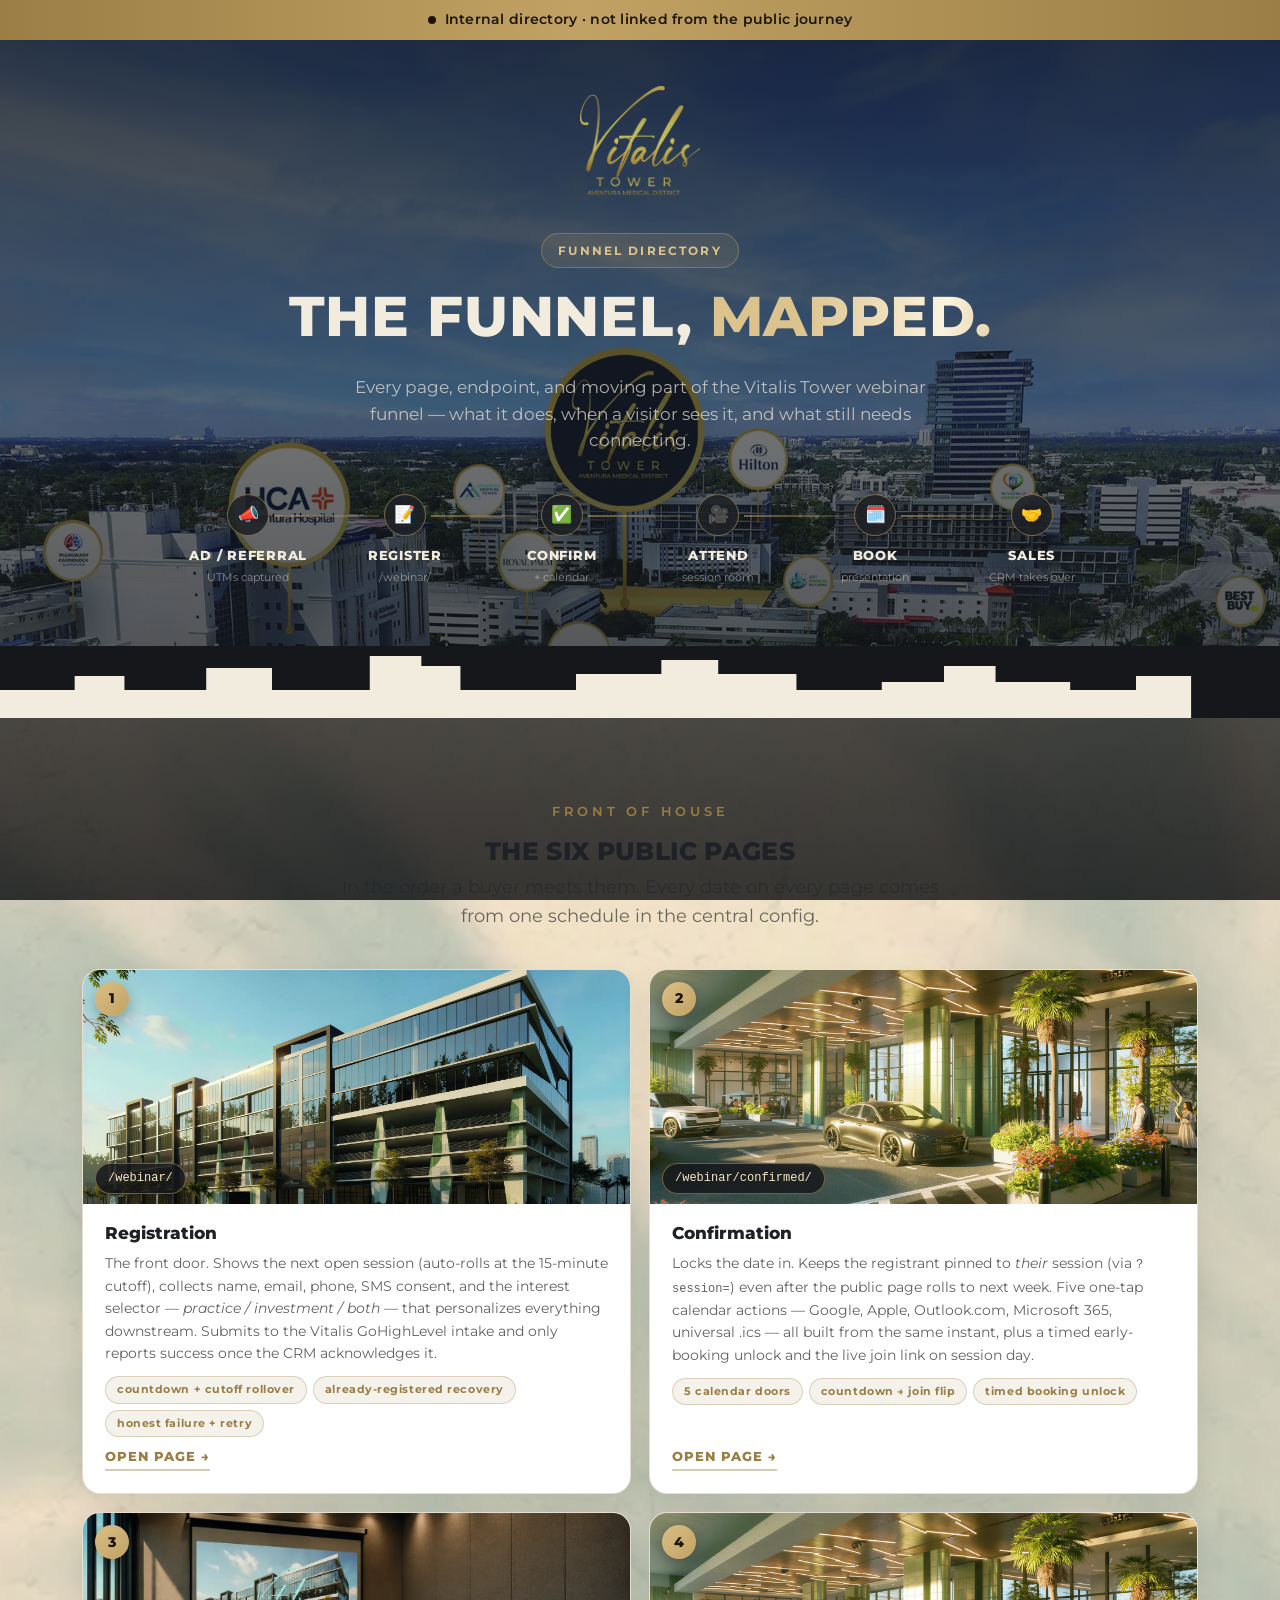
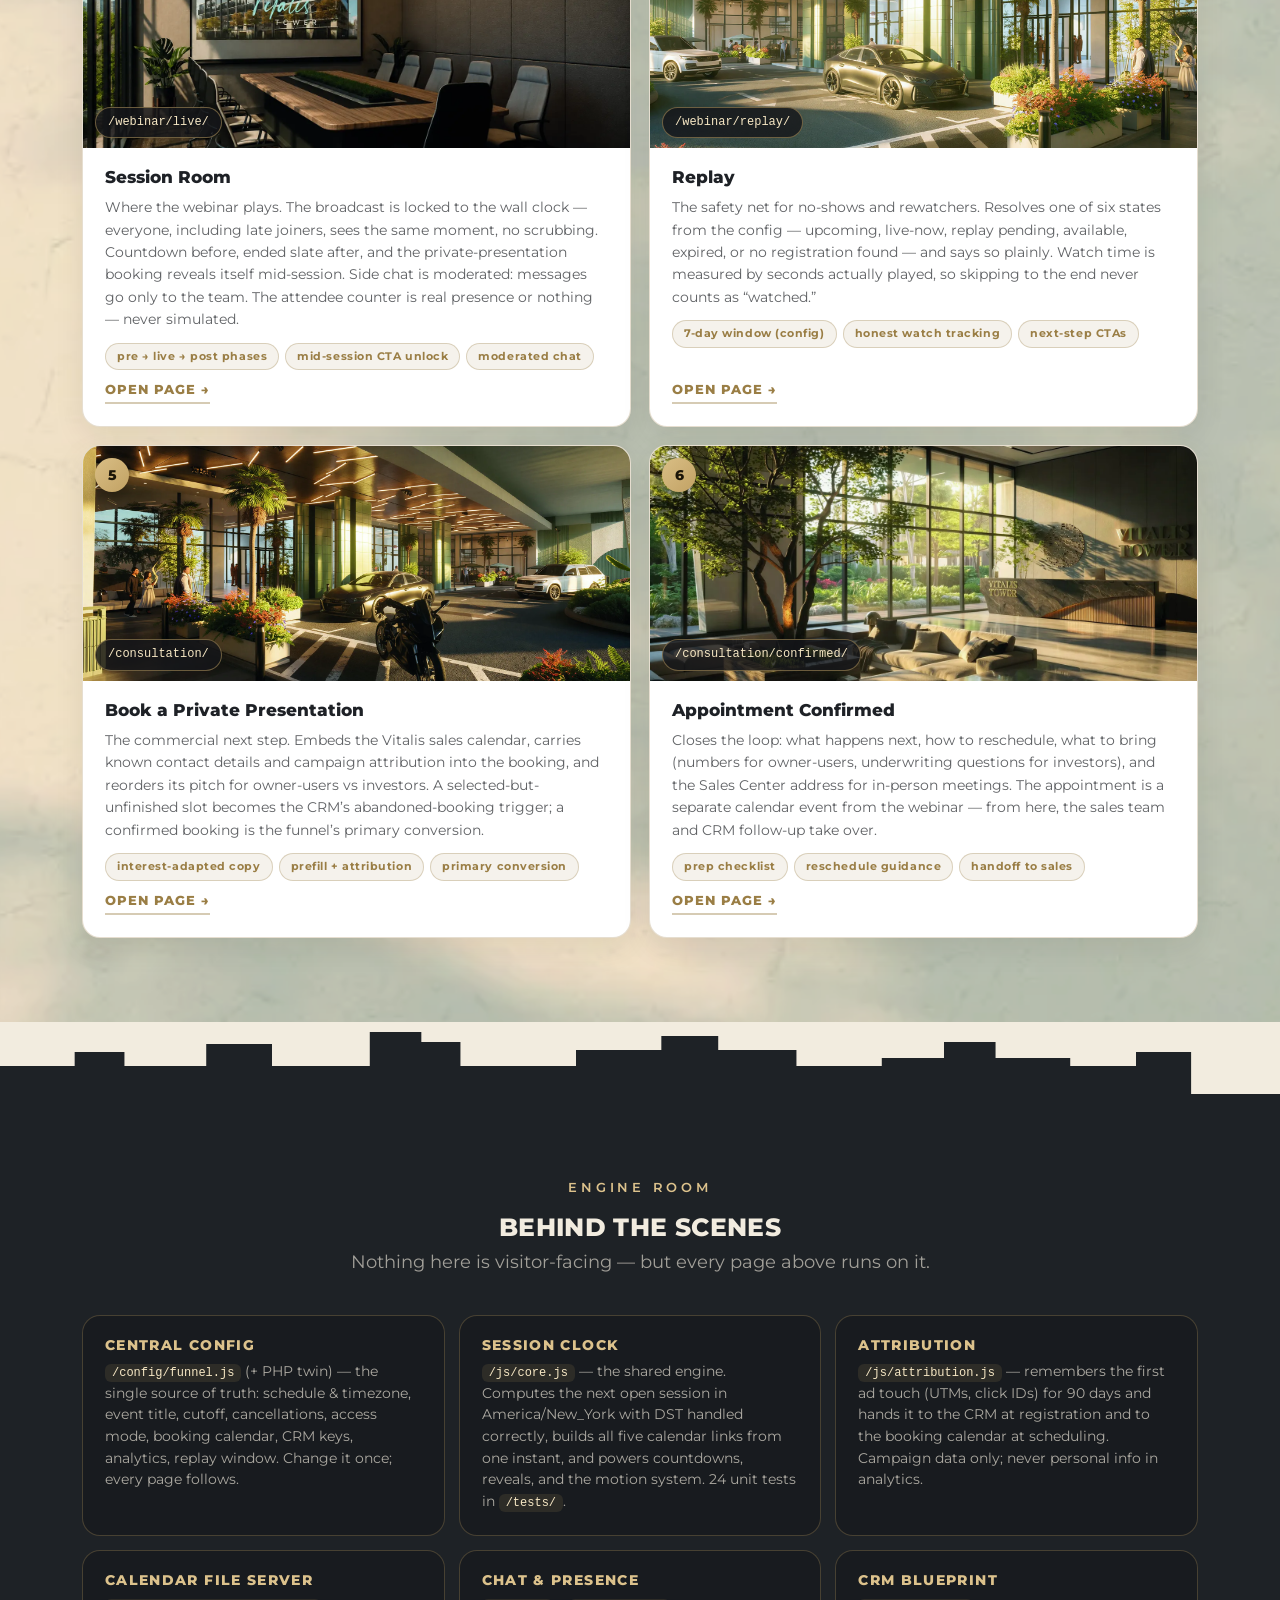
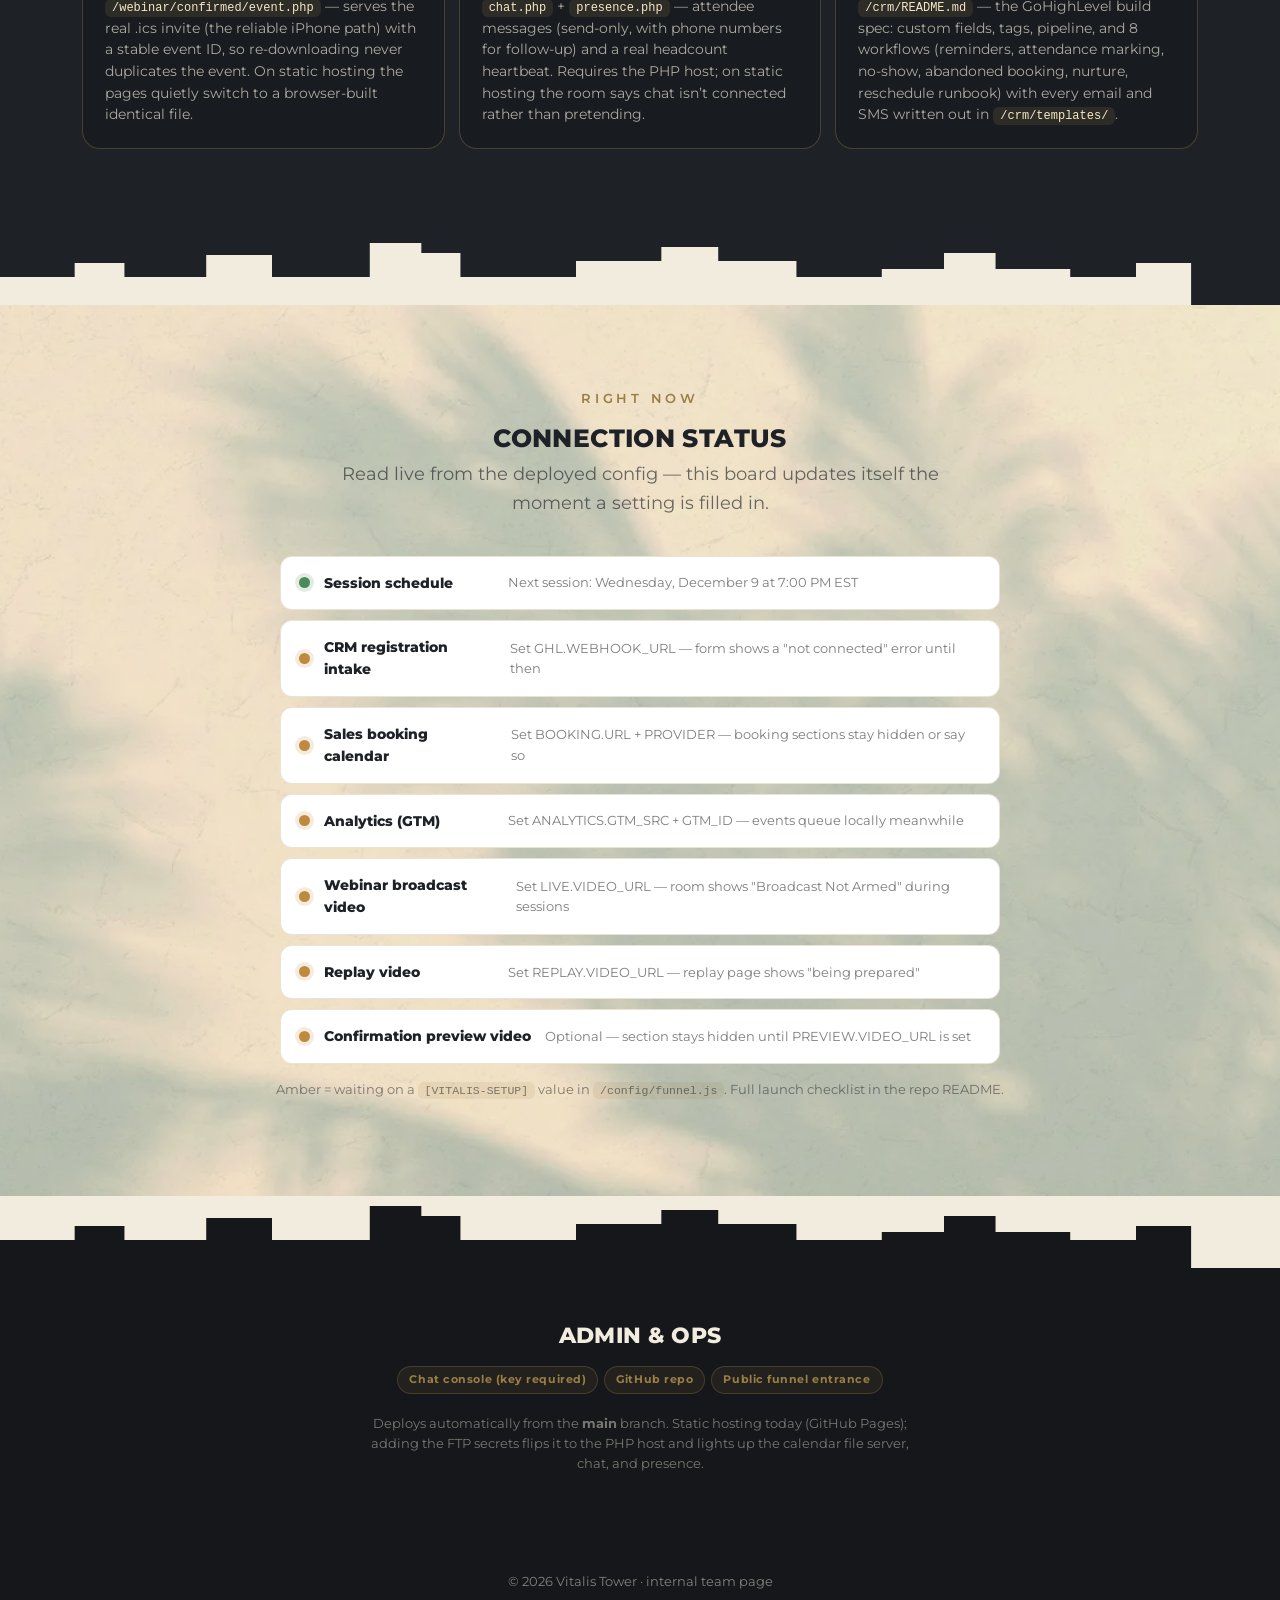
==== directory/index.html @ a7d51fe6 "Add /directory/ — internal funnel map Team-facing directory page: the visitor journey rail, all six " ====
<!doctype html>
<html lang="en">
<head>
  <meta charset="utf-8">
  <meta name="viewport" content="width=device-width, initial-scale=1">
  <meta name="robots" content="noindex, nofollow">
  <title>Funnel Directory | Vitalis Tower</title>
  <link rel="icon" type="image/png" href="/images/favicon.png">
  <link rel="stylesheet" href="/css/brand.css">
  <link rel="stylesheet" href="/css/site.css">
  <style>
    /* ---------- Directory page ---------- */
    .dir-hero { padding: 46px 0 60px; text-align: center; }
    .dir-hero .header-logo img { width: 120px; margin: 0 auto 26px; }
    .dir-hero h1 { font-size: clamp(34px, 5vw, 56px); }
    .dir-lede { max-width: 620px; margin: 0 auto; color: rgba(242,236,223,.7); font-size: 16.5px; }
    .dir-chip {
      display: inline-flex; gap: 8px; align-items: center; margin-bottom: 18px;
      padding: 7px 16px; border-radius: 999px; font-size: 12px; font-weight: 700;
      letter-spacing: .18em; text-transform: uppercase; color: var(--v-gold-bright);
      background: rgba(194,162,100,.12); border: 1px solid rgba(194,162,100,.4);
    }

    /* Journey rail */
    .journey { max-width: 940px; margin: 40px auto 0; }
    .journey-rail {
      display: flex; align-items: stretch; justify-content: center; gap: 0;
      flex-wrap: wrap;
    }
    .j-step {
      flex: 1 1 130px; max-width: 160px; position: relative; padding: 0 8px;
      display: flex; flex-direction: column; align-items: center; text-align: center;
      text-decoration: none;
    }
    .j-step:not(:last-child)::after {
      content: ''; position: absolute; top: 21px; left: calc(50% + 26px);
      right: calc(-50% + 26px); height: 2px;
      background: linear-gradient(90deg, rgba(194,162,100,.55), rgba(194,162,100,.2));
    }
    .j-dot {
      width: 42px; height: 42px; display: grid; place-items: center; border-radius: 50%;
      background: rgba(30,34,38,.9); border: 1.5px solid rgba(194,162,100,.55);
      font-size: 17px; margin-bottom: 10px; transition: transform .18s ease;
    }
    .j-step:hover .j-dot { transform: translateY(-3px); border-color: var(--v-gold-bright); }
    .j-name { font-weight: 800; font-size: 12.5px; letter-spacing: .06em; text-transform: uppercase; color: var(--v-cream); }
    .j-sub { font-size: 11px; color: rgba(242,236,223,.5); margin-top: 3px; }
    @media (max-width: 900px) {
      .j-step:not(:last-child)::after { display: none; }
      .journey-rail { gap: 14px; }
    }

    /* Section headers */
    .dir-h { text-align: center; margin-bottom: 8px; }
    .dir-h + .section-lede { margin-bottom: 38px; }

    /* Page cards */
    .dir-grid { display: grid; grid-template-columns: 1fr 1fr; gap: 18px; }
    @media (max-width: 860px) { .dir-grid { grid-template-columns: 1fr; } }
    .dir-card {
      position: relative; border-radius: var(--radius); overflow: hidden;
      background: #fff; border: 1px solid rgba(154,126,69,.25);
      box-shadow: 0 10px 30px rgba(30,25,10,.08);
      display: flex; flex-direction: column;
    }
    .dir-card-img { position: relative; aspect-ratio: 21 / 9; overflow: hidden; }
    .dir-card-img img { width: 100%; height: 100%; object-fit: cover; transition: transform .7s cubic-bezier(.2,.7,.3,1); }
    .dir-card:hover .dir-card-img img { transform: scale(1.05); }
    .dir-num {
      position: absolute; top: 12px; left: 12px; z-index: 2;
      width: 34px; height: 34px; display: grid; place-items: center; border-radius: 50%;
      font-weight: 800; font-size: 14px; color: #1B1508;
      background: linear-gradient(135deg, #D9BE85, #C2A264);
      box-shadow: 0 6px 16px rgba(0,0,0,.3);
    }
    .dir-route {
      position: absolute; bottom: 10px; left: 12px; z-index: 2;
      font-family: ui-monospace, SFMono-Regular, Menlo, monospace; font-size: 12px;
      color: #F6E7C4; background: rgba(21,23,26,.82); padding: 5px 12px; border-radius: 999px;
      border: 1px solid rgba(194,162,100,.5);
    }
    .dir-card-body { padding: 20px 22px 22px; display: flex; flex-direction: column; gap: 10px; flex: 1; }
    .dir-card-body h3 { font-size: 17px; margin: 0; text-transform: none; letter-spacing: 0; color: #1E2126; }
    .dir-card-body p { margin: 0; font-size: 14px; color: rgba(35,38,42,.72); }
    .dir-states { display: flex; flex-wrap: wrap; gap: 6px; margin-top: 2px; }
    .dir-state {
      font-size: 11px; font-weight: 700; letter-spacing: .05em; padding: 4px 11px;
      border-radius: 999px; background: rgba(154,126,69,.1); border: 1px solid rgba(154,126,69,.3);
      color: var(--v-gold-deep);
    }
    .dir-open {
      margin-top: auto; align-self: flex-start;
      font-weight: 800; font-size: 12.5px; letter-spacing: .08em; text-transform: uppercase;
      color: var(--v-gold-deep); text-decoration: none;
      border-bottom: 2px solid rgba(154,126,69,.4); padding-bottom: 2px;
    }
    .dir-open:hover { color: #1E2126; border-color: #1E2126; }

    /* Engine list */
    .eng-list { display: grid; grid-template-columns: 1fr 1fr 1fr; gap: 14px; }
    @media (max-width: 900px) { .eng-list { grid-template-columns: 1fr; } }
    .eng-card {
      padding: 22px; border-radius: var(--radius);
      background: rgba(21,23,26,.55); border: 1px solid rgba(194,162,100,.28);
    }
    .eng-card h3 { font-size: 13.5px; letter-spacing: .1em; margin: 0 0 8px; color: var(--v-gold-bright); }
    .eng-card code {
      font-family: ui-monospace, SFMono-Regular, Menlo, monospace; font-size: 12px;
      color: #F6E7C4; background: rgba(194,162,100,.12); padding: 2px 7px; border-radius: 6px;
    }
    .eng-card p { margin: 8px 0 0; font-size: 13.5px; color: rgba(242,236,223,.68); }

    /* Live status board */
    .status-board { max-width: 720px; margin: 0 auto; }
    .status-row {
      display: flex; align-items: center; gap: 14px; padding: 15px 18px;
      background: #fff; border: 1px solid rgba(154,126,69,.22); border-radius: var(--radius-sm);
      margin-bottom: 10px;
    }
    .st-dot { width: 11px; height: 11px; border-radius: 50%; flex: 0 0 auto; }
    .st-on { background: #4C8A57; box-shadow: 0 0 0 4px rgba(76,138,87,.16); }
    .st-off { background: #C08A3E; box-shadow: 0 0 0 4px rgba(192,138,62,.16); }
    .status-row .st-name { font-weight: 800; font-size: 14px; color: #1E2126; min-width: 170px; }
    .status-row .st-note { font-size: 13px; color: rgba(35,38,42,.6); }
    .status-foot { text-align: center; font-size: 12.5px; color: rgba(35,38,42,.55); margin-top: 16px; }
    .status-foot code { font-family: ui-monospace, Menlo, monospace; font-size: 11.5px; background: rgba(154,126,69,.12); padding: 2px 7px; border-radius: 6px; }
  </style>
</head>
<body>

  <div class="announce" role="note">
    <span class="announce-dot" aria-hidden="true"></span>
    Internal directory &middot; not linked from the public journey
  </div>

  <main>
    <!-- ============ Hero ============ -->
    <section class="dir-hero theme-dark section-photo">
      <img class="section-bg" src="/images/renders/district-aerial.webp" alt="" style="object-position:50% 30%">
      <div class="section-veil veil-photo" aria-hidden="true"></div>
      <div class="container" style="position:relative;z-index:2">
        <a class="header-logo" href="/webinar/" aria-label="Vitalis Tower webinar">
          <img src="/images/brand/logo-gold.png" alt="Vitalis Tower" width="982" height="894">
        </a>
        <p class="dir-chip">Funnel Directory</p>
        <h1>The Funnel, <span class="h1-shimmer">Mapped.</span></h1>
        <p class="dir-lede">Every page, endpoint, and moving part of the Vitalis Tower webinar funnel &mdash; what it does, when a visitor sees it, and what still needs connecting.</p>

        <!-- Journey rail -->
        <nav class="journey" aria-label="The visitor journey">
          <div class="journey-rail">
            <a class="j-step" href="#p1"><span class="j-dot">📣</span><span class="j-name">Ad / Referral</span><span class="j-sub">UTMs captured</span></a>
            <a class="j-step" href="#p1"><span class="j-dot">📝</span><span class="j-name">Register</span><span class="j-sub">/webinar/</span></a>
            <a class="j-step" href="#p2"><span class="j-dot">✅</span><span class="j-name">Confirm</span><span class="j-sub">+ calendar</span></a>
            <a class="j-step" href="#p3"><span class="j-dot">🎥</span><span class="j-name">Attend</span><span class="j-sub">session room</span></a>
            <a class="j-step" href="#p5"><span class="j-dot">🗓️</span><span class="j-name">Book</span><span class="j-sub">presentation</span></a>
            <a class="j-step" href="#p6"><span class="j-dot">🤝</span><span class="j-name">Sales</span><span class="j-sub">CRM takes over</span></a>
          </div>
        </nav>
      </div>
    </section>

    <div class="seam seam-dark-cream" aria-hidden="true"></div>

    <!-- ============ The public pages ============ -->
    <section class="section theme-cream">
      <div class="palm-drift" aria-hidden="true"></div>
      <div class="container" style="position:relative;z-index:2">
        <p class="eyebrow" style="text-align:center">Front of House</p>
        <h2 class="dir-h">The Six Public Pages</h2>
        <p class="section-lede">In the order a buyer meets them. Every date on every page comes from one schedule in the central config.</p>

        <div class="dir-grid">
          <article class="dir-card" id="p1">
            <div class="dir-card-img">
              <span class="dir-num">1</span>
              <img src="/images/renders/exterior-hero.webp" alt="" loading="lazy">
              <span class="dir-route">/webinar/</span>
            </div>
            <div class="dir-card-body">
              <h3>Registration</h3>
              <p>The front door. Shows the next open session (auto-rolls at the 15-minute cutoff), collects name, email, phone, SMS consent, and the interest selector &mdash; <em>practice / investment / both</em> &mdash; that personalizes everything downstream. Submits to the Vitalis GoHighLevel intake and only reports success once the CRM acknowledges it.</p>
              <div class="dir-states">
                <span class="dir-state">countdown + cutoff rollover</span>
                <span class="dir-state">already-registered recovery</span>
                <span class="dir-state">honest failure + retry</span>
              </div>
              <a class="dir-open" href="/webinar/">Open page →</a>
            </div>
          </article>

          <article class="dir-card" id="p2">
            <div class="dir-card-img">
              <span class="dir-num">2</span>
              <img src="/images/renders/dropoff.webp" alt="" loading="lazy">
              <span class="dir-route">/webinar/confirmed/</span>
            </div>
            <div class="dir-card-body">
              <h3>Confirmation</h3>
              <p>Locks the date in. Keeps the registrant pinned to <em>their</em> session (via <code style="font-size:12px">?session=</code>) even after the public page rolls to next week. Five one-tap calendar actions &mdash; Google, Apple, Outlook.com, Microsoft&nbsp;365, universal .ics &mdash; all built from the same instant, plus a timed early-booking unlock and the live join link on session day.</p>
              <div class="dir-states">
                <span class="dir-state">5 calendar doors</span>
                <span class="dir-state">countdown → join flip</span>
                <span class="dir-state">timed booking unlock</span>
              </div>
              <a class="dir-open" href="/webinar/confirmed/">Open page →</a>
            </div>
          </article>

          <article class="dir-card" id="p3">
            <div class="dir-card-img">
              <span class="dir-num">3</span>
              <img src="/images/renders/conference.webp" alt="" loading="lazy">
              <span class="dir-route">/webinar/live/</span>
            </div>
            <div class="dir-card-body">
              <h3>Session Room</h3>
              <p>Where the webinar plays. The broadcast is locked to the wall clock &mdash; everyone, including late joiners, sees the same moment, no scrubbing. Countdown before, ended slate after, and the private-presentation booking reveals itself mid-session. Side chat is moderated: messages go only to the team. The attendee counter is real presence or nothing &mdash; never simulated.</p>
              <div class="dir-states">
                <span class="dir-state">pre → live → post phases</span>
                <span class="dir-state">mid-session CTA unlock</span>
                <span class="dir-state">moderated chat</span>
              </div>
              <a class="dir-open" href="/webinar/live/">Open page →</a>
            </div>
          </article>

          <article class="dir-card" id="p4">
            <div class="dir-card-img">
              <span class="dir-num">4</span>
              <img src="/images/renders/exterior-lawn.webp" alt="" loading="lazy">
              <span class="dir-route">/webinar/replay/</span>
            </div>
            <div class="dir-card-body">
              <h3>Replay</h3>
              <p>The safety net for no-shows and rewatchers. Resolves one of six states from the config &mdash; upcoming, live-now, replay pending, available, expired, or no registration found &mdash; and says so plainly. Watch time is measured by seconds actually played, so skipping to the end never counts as &ldquo;watched.&rdquo;</p>
              <div class="dir-states">
                <span class="dir-state">7-day window (config)</span>
                <span class="dir-state">honest watch tracking</span>
                <span class="dir-state">next-step CTAs</span>
              </div>
              <a class="dir-open" href="/webinar/replay/">Open page →</a>
            </div>
          </article>

          <article class="dir-card" id="p5">
            <div class="dir-card-img">
              <span class="dir-num">5</span>
              <img src="/images/renders/arrival.webp" alt="" loading="lazy">
              <span class="dir-route">/consultation/</span>
            </div>
            <div class="dir-card-body">
              <h3>Book a Private Presentation</h3>
              <p>The commercial next step. Embeds the Vitalis sales calendar, carries known contact details and campaign attribution into the booking, and reorders its pitch for owner-users vs investors. A selected-but-unfinished slot becomes the CRM&rsquo;s abandoned-booking trigger; a confirmed booking is the funnel&rsquo;s primary conversion.</p>
              <div class="dir-states">
                <span class="dir-state">interest-adapted copy</span>
                <span class="dir-state">prefill + attribution</span>
                <span class="dir-state">primary conversion</span>
              </div>
              <a class="dir-open" href="/consultation/">Open page →</a>
            </div>
          </article>

          <article class="dir-card" id="p6">
            <div class="dir-card-img">
              <span class="dir-num">6</span>
              <img src="/images/renders/lobby.webp" alt="" loading="lazy">
              <span class="dir-route">/consultation/confirmed/</span>
            </div>
            <div class="dir-card-body">
              <h3>Appointment Confirmed</h3>
              <p>Closes the loop: what happens next, how to reschedule, what to bring (numbers for owner-users, underwriting questions for investors), and the Sales Center address for in-person meetings. The appointment is a separate calendar event from the webinar &mdash; from here, the sales team and CRM follow-up take over.</p>
              <div class="dir-states">
                <span class="dir-state">prep checklist</span>
                <span class="dir-state">reschedule guidance</span>
                <span class="dir-state">handoff to sales</span>
              </div>
              <a class="dir-open" href="/consultation/confirmed/">Open page →</a>
            </div>
          </article>
        </div>
      </div>
    </section>

    <div class="seam seam-cream-panel" aria-hidden="true"></div>

    <!-- ============ Engine room ============ -->
    <section class="section theme-panel">
      <div class="container">
        <p class="eyebrow" style="text-align:center">Engine Room</p>
        <h2 class="dir-h">Behind the Scenes</h2>
        <p class="section-lede">Nothing here is visitor-facing &mdash; but every page above runs on it.</p>

        <div class="eng-list">
          <div class="eng-card">
            <h3>Central Config</h3>
            <p><code>/config/funnel.js</code> (+ PHP twin) &mdash; the single source of truth: schedule &amp; timezone, event title, cutoff, cancellations, access mode, booking calendar, CRM keys, analytics, replay window. Change it once; every page follows.</p>
          </div>
          <div class="eng-card">
            <h3>Session Clock</h3>
            <p><code>/js/core.js</code> &mdash; the shared engine. Computes the next open session in America/New_York with DST handled correctly, builds all five calendar links from one instant, and powers countdowns, reveals, and the motion system. 24 unit tests in <code>/tests/</code>.</p>
          </div>
          <div class="eng-card">
            <h3>Attribution</h3>
            <p><code>/js/attribution.js</code> &mdash; remembers the first ad touch (UTMs, click IDs) for 90 days and hands it to the CRM at registration and to the booking calendar at scheduling. Campaign data only; never personal info in analytics.</p>
          </div>
          <div class="eng-card">
            <h3>Calendar File Server</h3>
            <p><code>/webinar/confirmed/event.php</code> &mdash; serves the real .ics invite (the reliable iPhone path) with a stable event ID, so re-downloading never duplicates the event. On static hosting the pages quietly switch to a browser-built identical file.</p>
          </div>
          <div class="eng-card">
            <h3>Chat &amp; Presence</h3>
            <p><code>chat.php</code> + <code>presence.php</code> &mdash; attendee messages (send-only, with phone numbers for follow-up) and a real headcount heartbeat. Requires the PHP host; on static hosting the room says chat isn&rsquo;t connected rather than pretending.</p>
          </div>
          <div class="eng-card">
            <h3>CRM Blueprint</h3>
            <p><code>/crm/README.md</code> &mdash; the GoHighLevel build spec: custom fields, tags, pipeline, and 8 workflows (reminders, attendance marking, no-show, abandoned booking, nurture, reschedule runbook) with every email and SMS written out in <code>/crm/templates/</code>.</p>
          </div>
        </div>
      </div>
    </section>

    <div class="seam seam-panel-cream" aria-hidden="true"></div>

    <!-- ============ Live status ============ -->
    <section class="section theme-cream">
      <div class="palm-drift" aria-hidden="true"></div>
      <div class="container" style="position:relative;z-index:2">
        <p class="eyebrow" style="text-align:center">Right Now</p>
        <h2 class="dir-h">Connection Status</h2>
        <p class="section-lede">Read live from the deployed config &mdash; this board updates itself the moment a setting is filled in.</p>

        <div class="status-board" id="status-board"></div>
        <p class="status-foot">Amber = waiting on a <code>[VITALIS-SETUP]</code> value in <code>/config/funnel.js</code>. Full launch checklist in the repo README.</p>
      </div>
    </section>

    <div class="seam seam-cream-dark" aria-hidden="true"></div>

    <!-- ============ Admin links ============ -->
    <section class="section theme-dark" style="padding:56px 0">
      <div class="container" style="text-align:center">
        <h2 class="dir-h" style="font-size:22px">Admin &amp; Ops</h2>
        <div class="dir-states" style="justify-content:center;margin-top:18px">
          <a class="dir-state" style="text-decoration:none" href="/webinar/live/admin/">Chat console (key required)</a>
          <a class="dir-state" style="text-decoration:none" href="https://github.com/jetedco/vitalis.twelvecreative.io" target="_blank" rel="noopener">GitHub repo</a>
          <a class="dir-state" style="text-decoration:none" href="/webinar/">Public funnel entrance</a>
        </div>
        <p style="font-size:12.5px;color:rgba(242,236,223,.45);max-width:560px;margin:20px auto 0">Deploys automatically from the <strong>main</strong> branch. Static hosting today (GitHub Pages); adding the FTP secrets flips it to the PHP host and lights up the calendar file server, chat, and presence.</p>
      </div>
    </section>
  </main>

  <footer class="site-footer theme-dark" style="padding-top:30px">
    <div class="container">
      <p class="copyright">&copy; <span id="year"></span> Vitalis Tower &middot; internal team page</p>
    </div>
  </footer>

  <script src="/config/funnel.js"></script>
  <script src="/js/core.js" defer></script>
  <script defer>
    window.addEventListener('DOMContentLoaded', function () {
      var C = window.VITALIS_CORE, CFG = window.VITALIS || {};
      if (C) { C.initReveals(); C.fillYear(); }

      // Live status board — reads the same config the funnel runs on.
      var G = CFG.GHL || {}, B = CFG.BOOKING || {}, A = CFG.ANALYTICS || {},
          L = CFG.LIVE || {}, R = CFG.REPLAY || {}, P = CFG.PREVIEW || {};
      var next = C && C.nextOpenSession();
      var rows = [
        ['Session schedule', true, next ? 'Next session: ' + C.sessionDisplay(next) : 'No open session found'],
        ['CRM registration intake', !!(G.WEBHOOK_URL || (G.FORM_ID && G.LOCATION_ID)),
          'GoHighLevel webhook — registrations flow into the Vitalis location', 'Set GHL.WEBHOOK_URL — form shows a "not connected" error until then'],
        ['Sales booking calendar', !!B.URL,
          'Presentation bookings enabled on confirmation, live room, and /consultation/', 'Set BOOKING.URL + PROVIDER — booking sections stay hidden or say so'],
        ['Analytics (GTM)', !!(A.GTM_SRC && A.GTM_ID),
          'Vitalis container loading; dataLayer events flowing', 'Set ANALYTICS.GTM_SRC + GTM_ID — events queue locally meanwhile'],
        ['Webinar broadcast video', !!L.VIDEO_URL,
          'Session room is armed', 'Set LIVE.VIDEO_URL — room shows "Broadcast Not Armed" during sessions'],
        ['Replay video', !!R.VIDEO_URL,
          'Replay plays for ' + (R.AVAILABLE_DAYS || 7) + ' days after each session', 'Set REPLAY.VIDEO_URL — replay page shows "being prepared"'],
        ['Confirmation preview video', !!P.VIDEO_URL,
          'Teaser plays on the confirmation page', 'Optional — section stays hidden until PREVIEW.VIDEO_URL is set']
      ];
      var board = document.getElementById('status-board');
      rows.forEach(function (r) {
        var on = r[1];
        var div = document.createElement('div');
        div.className = 'status-row';
        div.innerHTML = '<span class="st-dot ' + (on ? 'st-on' : 'st-off') + '"></span>' +
          '<span class="st-name"></span><span class="st-note"></span>';
        div.querySelector('.st-name').textContent = r[0];
        div.querySelector('.st-note').textContent = on ? r[2] : (r[3] || r[2]);
        board.appendChild(div);
      });
    });
  </script>
</body>
</html>
---- css/brand.css ----
/* ============================================================
   VITALIS TOWER — BRAND FOUNDATION
   Palette + typography derived from the approved brochure
   (Vitalis_Tower_Brochure_English_P8_V5): gold script wordmark,
   Montserrat type family, warm cream, dusk charcoal, greenery.
   Link this first on every page.
   ============================================================ */

@import url('https://fonts.googleapis.com/css2?family=Montserrat:ital,wght@0,400;0,500;0,600;0,700;0,800;0,900;1,400&family=Cormorant+Garamond:ital,wght@1,500;1,600&display=swap');

:root {
  /* ---- Core palette ---- */
  --v-ink:        #15171A;   /* page-dark ground (render dusk) */
  --v-charcoal:   #1E2226;   /* raised dark surfaces */
  --v-slate:      #2A2F34;   /* borders / dark card edges */
  --v-cream:      #F2ECDF;   /* palm-shadow cream (brochure bg) */
  --v-cream-deep: #E8DFC9;   /* deeper cream wash */
  --v-paper:      #FBF8F1;   /* warm near-white */
  --v-gold:       #C2A264;   /* wordmark gold */
  --v-gold-bright:#DCC28C;   /* highlight gold */
  --v-gold-deep:  #9A7E45;   /* pressed gold */
  --v-palm:       #4C5D4A;   /* landscape green accent */
  --v-palm-deep:  #33402F;

  /* ---- Semantic aliases ---- */
  --color-bg:      var(--v-ink);
  --color-surface: var(--v-charcoal);
  --color-text:    var(--v-cream);
  --color-accent:  var(--v-gold);
  --color-soft:    rgba(242, 236, 223, .62);

  /* ---- Typography ---- */
  --font-brand: 'Montserrat', -apple-system, 'Helvetica Neue', Arial, sans-serif;
  --font-script: 'Cormorant Garamond', Georgia, serif;
  --weight-title: 800;
  --weight-subtitle: 600;
  --weight-body: 400;

  /* ---- Rhythm ---- */
  --radius: 18px;
  --radius-sm: 12px;
  --container: 1160px;
  --container-narrow: 880px;
}

* { box-sizing: border-box; }
html { scroll-behavior: smooth; }
@media (prefers-reduced-motion: reduce) { html { scroll-behavior: auto; } }

body {
  margin: 0;
  font-family: var(--font-brand);
  font-weight: var(--weight-body);
  font-size: 16.5px;
  line-height: 1.6;
  background: var(--color-bg);
  color: var(--color-text);
  -webkit-font-smoothing: antialiased;
  overflow-x: hidden;
}

h1, h2, h3 {
  font-weight: var(--weight-title);
  text-transform: uppercase;
  letter-spacing: .015em;
  line-height: 1.08;
  margin: 0 0 .5em;
}
h4, h5, h6, .subtitle { font-weight: var(--weight-subtitle); }

a { color: var(--v-gold-bright); }
img { max-width: 100%; height: auto; display: block; }

/* The hidden attribute must always win, even over display rules. */
[hidden] { display: none !important; }

::selection { background: rgba(194, 162, 100, .35); }
---- css/site.css ----
/* ============================================================
   VITALIS TOWER — SHARED FUNNEL COMPONENTS
   Layout, sections, motion system, forms, countdowns — used by
   every page. Page-specific rules live next to each page.
   ============================================================ */

/* ---------- Layout ---------- */
.container { max-width: var(--container); margin: 0 auto; padding: 0 22px; }
.container-narrow { max-width: var(--container-narrow); }

.section { position: relative; padding: 84px 0; overflow: hidden; }
.section-lede {
  font-size: 18px; max-width: 640px; margin: 0 auto 34px;
  color: var(--color-soft); text-align: center;
}

/* Themes */
.theme-dark  { background: var(--v-ink); color: var(--v-cream); }
.theme-panel { background: var(--v-charcoal); color: var(--v-cream); }
.theme-cream { background: var(--v-cream); color: #23262A; }
.theme-cream .section-lede { color: rgba(35, 38, 42, .66); }
.theme-cream h1, .theme-cream h2, .theme-cream h3 { color: #1E2126; }
.theme-gold {
  background: linear-gradient(150deg, #9A7E45 0%, #C2A264 55%, #B0904F 100%);
  color: #1B1508;
}

/* Full-bleed photographic sections */
.section-photo { overflow: hidden; }
.section-bg {
  position: absolute; inset: 0; width: 100%; height: 100%;
  object-fit: cover; z-index: 0;
}
.section-veil { position: absolute; inset: 0; z-index: 1; }
.veil-hero {
  background:
    linear-gradient(180deg, rgba(21,23,26,.86) 0%, rgba(21,23,26,.55) 34%, rgba(21,23,26,.62) 70%, var(--v-ink) 100%),
    radial-gradient(120% 90% at 78% 30%, rgba(194,162,100,.16), transparent 60%);
}
.veil-photo {
  background: linear-gradient(180deg, rgba(21,23,26,.82), rgba(21,23,26,.6) 45%, rgba(21,23,26,.85));
}
.section-photo > .container { position: relative; z-index: 2; }

/* Palm-shadow drift — the brochure's cream palm texture, breathing slowly */
.palm-drift {
  position: absolute; inset: -6%; z-index: 1; pointer-events: none;
  background: url('/images/renders/palm-cream.webp') center / cover no-repeat;
  mix-blend-mode: soft-light; opacity: .5;
  animation: palmDrift 26s ease-in-out infinite alternate;
}
.theme-cream .palm-drift { mix-blend-mode: multiply; opacity: .55; }
@keyframes palmDrift {
  from { transform: translate3d(-1.6%, -1%, 0) scale(1.02); }
  to   { transform: translate3d(1.6%, 1.2%, 0) scale(1.06); }
}

/* Gold dust — tiny floating motes on dark heroes */
.dust { position: absolute; inset: 0; z-index: 1; pointer-events: none; overflow: hidden; }
.dust i {
  position: absolute; bottom: -8px; width: 4px; height: 4px; border-radius: 50%;
  background: radial-gradient(circle, rgba(220,194,140,.9), rgba(220,194,140,0) 70%);
  animation: dustRise var(--dur, 16s) linear var(--delay, 0s) infinite;
  opacity: 0;
}
@keyframes dustRise {
  0% { transform: translate3d(0, 0, 0); opacity: 0; }
  8% { opacity: var(--peak, .7); }
  85% { opacity: var(--peak, .7); }
  100% { transform: translate3d(var(--sway, 30px), -108vh, 0); opacity: 0; }
}

/* ---------- Skyline seams (section transitions) ---------- */
.seam { position: relative; height: 72px; z-index: 3; }
.seam::after {
  content: ''; position: absolute; inset: 0;
  background-color: var(--seam-to, var(--v-ink));
  -webkit-mask: url("data:image/svg+xml,%3Csvg xmlns='http://www.w3.org/2000/svg' viewBox='0 0 1440 72' preserveAspectRatio='none'%3E%3Cpath d='M0 72V44h84V30h56v14h92V22h74v22h110V10h58v10h44v24h130V28h96V14h64v14h88v16h96V36h70V20h58v16h84v8h74V30h62v42z' fill='%23000'/%3E%3C/svg%3E") center bottom / 100% 100% no-repeat;
          mask: url("data:image/svg+xml,%3Csvg xmlns='http://www.w3.org/2000/svg' viewBox='0 0 1440 72' preserveAspectRatio='none'%3E%3Cpath d='M0 72V44h84V30h56v14h92V22h74v22h110V10h58v10h44v24h130V28h96V14h64v14h88v16h96V36h70V20h58v16h84v8h74V30h62v42z' fill='%23000'/%3E%3C/svg%3E") center bottom / 100% 100% no-repeat;
}
.seam-dark-cream { background: var(--v-ink); }
.seam-dark-cream::after { --seam-to: var(--v-cream); }
.seam-cream-dark { background: var(--v-cream); }
.seam-cream-dark::after { --seam-to: var(--v-ink); }
.seam-panel-cream { background: var(--v-charcoal); }
.seam-panel-cream::after { --seam-to: var(--v-cream); }
.seam-cream-panel { background: var(--v-cream); }
.seam-cream-panel::after { --seam-to: var(--v-charcoal); }
.seam-dark-panel { background: var(--v-ink); }
.seam-dark-panel::after { --seam-to: var(--v-charcoal); }
.seam-panel-dark { background: var(--v-charcoal); }
.seam-panel-dark::after { --seam-to: var(--v-ink); }

/* ---------- Announce bar ---------- */
.announce {
  position: relative; z-index: 6;
  display: flex; align-items: center; justify-content: center; gap: 9px;
  padding: 9px 16px; text-align: center;
  background: linear-gradient(90deg, #9A7E45, #C2A264 45%, #9A7E45);
  color: #1B1508; font-size: 13.5px; font-weight: 600; letter-spacing: .02em;
}
.announce a { color: inherit; }
.announce-dot {
  width: 8px; height: 8px; border-radius: 50%; background: #1B1508; flex: 0 0 auto;
  animation: dotPulse 2s ease-out infinite;
}
@keyframes dotPulse {
  0% { box-shadow: 0 0 0 0 rgba(27,21,8,.45); }
  70% { box-shadow: 0 0 0 7px rgba(27,21,8,0); }
  100% { box-shadow: 0 0 0 0 rgba(27,21,8,0); }
}

/* ---------- Header ---------- */
.site-header { position: relative; z-index: 5; padding: 18px 0; }
.header-inner { display: flex; align-items: center; justify-content: space-between; gap: 16px; }
.header-logo img { width: 128px; height: auto; }
.header-tag {
  font-size: 10.5px; letter-spacing: .32em; text-transform: uppercase;
  color: rgba(242,236,223,.55); margin-top: 2px; text-align: center;
}

/* ---------- Buttons ---------- */
.btn {
  display: inline-flex; align-items: center; justify-content: center; gap: 10px;
  font-family: var(--font-brand); font-weight: 700; font-size: 15.5px;
  letter-spacing: .04em; text-transform: uppercase; text-decoration: none;
  color: #1B1508; background: linear-gradient(135deg, #D9BE85, #C2A264 55%, #AE8F52);
  border: 0; border-radius: 999px; padding: 17px 34px; cursor: pointer;
  transition: transform .18s ease, box-shadow .18s ease, filter .18s ease;
  box-shadow: 0 10px 28px rgba(194,162,100,.28), inset 0 1px 0 rgba(255,255,255,.35);
}
.btn:hover { transform: translateY(-2px); filter: brightness(1.05); box-shadow: 0 16px 36px rgba(194,162,100,.4), inset 0 1px 0 rgba(255,255,255,.35); }
.btn:active { transform: translateY(0); }
.btn:disabled { opacity: .6; cursor: default; transform: none; }
.btn-small { padding: 11px 22px; font-size: 13px; }
.btn-ghost {
  background: transparent; color: var(--v-cream);
  border: 1px solid rgba(242,236,223,.35); box-shadow: none;
}
.btn-ghost:hover { border-color: var(--v-gold); color: var(--v-gold-bright); box-shadow: none; }
.btn-glow { position: relative; overflow: hidden; }
.btn-glow::after {
  content: ''; position: absolute; top: 0; bottom: 0; width: 46%; left: -60%;
  background: linear-gradient(105deg, transparent, rgba(255,255,255,.5), transparent);
  transform: skewX(-18deg); animation: btnSheen 3.4s ease-in-out infinite;
}
@keyframes btnSheen { 0%, 55% { left: -60%; } 90%, 100% { left: 130%; } }

/* ---------- Type helpers ---------- */
.eyebrow {
  font-size: 12.5px; font-weight: 600; letter-spacing: .3em; text-transform: uppercase;
  color: var(--v-gold-bright); margin: 0 0 16px;
}
.theme-cream .eyebrow { color: var(--v-gold-deep); }
.h1-line { display: block; }
.h1-shimmer {
  background: linear-gradient(100deg, #DCC28C 15%, #FBF3DD 38%, #C2A264 60%, #DCC28C 85%);
  background-size: 220% 100%;
  -webkit-background-clip: text; background-clip: text; color: transparent;
  animation: shimmer 7s ease-in-out infinite;
}
@keyframes shimmer { 0%, 100% { background-position: 0% 0; } 50% { background-position: 100% 0; } }
.script-accent {
  font-family: var(--font-script); font-style: italic; font-weight: 600;
  text-transform: none; letter-spacing: 0;
}
.disclosure { font-size: 12.5px; color: rgba(242,236,223,.5); max-width: 460px; line-height: 1.55; }
.theme-cream .disclosure { color: rgba(35,38,42,.5); }
.disclosure-center { margin: 14px auto 0; text-align: center; }

/* ---------- Session pill + countdown ---------- */
.session-pill {
  display: inline-flex; flex-wrap: wrap; align-items: center; gap: 10px;
  padding: 11px 20px; border-radius: 999px;
  background: rgba(30,34,38,.72); border: 1px solid rgba(194,162,100,.4);
  backdrop-filter: blur(8px); font-size: 14.5px;
}
.session-pill strong { color: var(--v-gold-bright); font-weight: 700; }
.session-pill-live {
  width: 9px; height: 9px; border-radius: 50%; background: var(--v-gold);
  animation: dotPulse 2s ease-out infinite;
}
.session-pill-sep { color: rgba(242,236,223,.35); }

.countdown { display: flex; gap: 10px; }
.count-chip {
  min-width: 68px; padding: 12px 10px 10px; text-align: center;
  background: rgba(30,34,38,.72); border: 1px solid rgba(194,162,100,.32);
  border-radius: var(--radius-sm); backdrop-filter: blur(8px);
}
.count-num {
  display: block; font-size: 27px; font-weight: 800; line-height: 1;
  color: var(--v-gold-bright); font-variant-numeric: tabular-nums;
}
.count-label {
  display: block; margin-top: 5px; font-size: 10px; font-weight: 600;
  letter-spacing: .22em; text-transform: uppercase; color: rgba(242,236,223,.5);
}
.theme-cream .count-chip { background: #fff; border-color: rgba(154,126,69,.3); }
.theme-cream .count-num { color: var(--v-gold-deep); }
.theme-cream .count-label { color: rgba(35,38,42,.5); }

/* ---------- Reveal motion ---------- */
.reveal { opacity: 0; transform: translateY(26px); transition: opacity .7s ease, transform .7s cubic-bezier(.2,.7,.3,1); }
.reveal.is-visible { opacity: 1; transform: none; }
.rise { opacity: 0; transform: translateY(24px); animation: riseIn .9s cubic-bezier(.2,.7,.3,1) forwards; }
.rise-1 { animation-delay: .05s; } .rise-2 { animation-delay: .18s; }
.rise-3 { animation-delay: .32s; } .rise-4 { animation-delay: .48s; }
.rise-5 { animation-delay: .64s; } .rise-6 { animation-delay: .8s; }
@keyframes riseIn { to { opacity: 1; transform: none; } }
@media (prefers-reduced-motion: reduce) {
  .rise, .reveal { opacity: 1 !important; transform: none !important; animation: none !important; }
  .palm-drift, .dust i, .btn-glow::after, .h1-shimmer { animation: none !important; }
}

/* ---------- District marquee ---------- */
.marquee-band { padding: 34px 0 38px; }
.marquee-eyebrow {
  text-align: center; font-size: 11.5px; font-weight: 600; letter-spacing: .3em;
  text-transform: uppercase; color: rgba(242,236,223,.45); margin: 0 0 18px;
}
.marquee { overflow: hidden; -webkit-mask: linear-gradient(90deg, transparent, #000 8%, #000 92%, transparent); mask: linear-gradient(90deg, transparent, #000 8%, #000 92%, transparent); }
.marquee-track {
  display: flex; gap: 14px; width: max-content; padding: 0; margin: 0; list-style: none;
  animation: marquee 36s linear infinite;
}
.marquee:hover .marquee-track { animation-play-state: paused; }
@keyframes marquee { to { transform: translateX(-50%); } }
.marquee-track li {
  flex: 0 0 auto; padding: 10px 22px; border-radius: 999px;
  border: 1px solid rgba(194,162,100,.3); background: rgba(30,34,38,.6);
  font-size: 13.5px; font-weight: 600; letter-spacing: .06em; text-transform: uppercase;
  color: rgba(242,236,223,.75); white-space: nowrap;
}
.marquee-track li strong { color: var(--v-gold-bright); font-weight: 700; }
.marquee-footnote { text-align: center; font-size: 11.5px; color: rgba(242,236,223,.35); margin: 16px 0 0; }

/* ---------- Forms ---------- */
.field { margin-bottom: 16px; text-align: left; }
.field label {
  display: block; font-size: 13px; font-weight: 600; letter-spacing: .04em;
  margin-bottom: 7px; color: rgba(35,38,42,.75);
}
.field input[type=text], .field input[type=email], .field input[type=tel] {
  width: 100%; font-family: var(--font-brand); font-size: 16px;
  padding: 15px 16px; border-radius: var(--radius-sm);
  border: 1.5px solid rgba(35,38,42,.18); background: #fff; color: #23262A;
  transition: border-color .15s ease, box-shadow .15s ease;
}
.field input:focus {
  outline: none; border-color: var(--v-gold);
  box-shadow: 0 0 0 4px rgba(194,162,100,.18);
}
.field input[aria-invalid="true"] { border-color: #B4552F; }
.field-error { font-size: 12.5px; color: #A34A26; margin: 6px 0 0; }
.field-row { display: grid; grid-template-columns: 1fr 1fr; gap: 14px; }
@media (max-width: 560px) { .field-row { grid-template-columns: 1fr; } }
.form-error {
  margin-top: 14px; padding: 13px 16px; border-radius: var(--radius-sm);
  background: rgba(180,85,47,.1); border: 1px solid rgba(180,85,47,.4);
  color: #8E3E1E; font-size: 14px;
}
.hp-field { position: absolute !important; left: -8000px !important; width: 1px; height: 1px; overflow: hidden; }

/* Segmented interest selector */
.seg { display: grid; grid-template-columns: repeat(3, 1fr); gap: 8px; }
@media (max-width: 560px) { .seg { grid-template-columns: 1fr; } }
.seg input { position: absolute; opacity: 0; pointer-events: none; }
.seg label {
  display: flex; flex-direction: column; align-items: center; gap: 3px;
  padding: 13px 10px; border-radius: var(--radius-sm); cursor: pointer;
  border: 1.5px solid rgba(35,38,42,.16); background: #fff; text-align: center;
  font-size: 13.5px; font-weight: 600; color: rgba(35,38,42,.8);
  transition: border-color .15s ease, background .15s ease, box-shadow .15s ease;
}
.seg label small { font-weight: 400; font-size: 11.5px; color: rgba(35,38,42,.5); }
.seg input:checked + label {
  border-color: var(--v-gold-deep); background: #FDF9EE;
  box-shadow: 0 0 0 4px rgba(194,162,100,.16); color: #1E2126;
}
.seg input:focus-visible + label { outline: 2px solid var(--v-gold-deep); outline-offset: 2px; }

.consent-row { display: flex; gap: 10px; align-items: flex-start; margin: 14px 0 4px; text-align: left; }
.consent-row input { margin-top: 3px; width: 17px; height: 17px; accent-color: var(--v-gold-deep); flex: 0 0 auto; }
.consent-row label { font-size: 12.5px; line-height: 1.5; color: rgba(35,38,42,.6); }
.consent { font-size: 12px; line-height: 1.55; color: rgba(35,38,42,.5); margin: 14px 0 0; text-align: left; }

/* ---------- FAQ ---------- */
.faq { border-top: 1px solid rgba(35,38,42,.12); }
.faq details { border-bottom: 1px solid rgba(35,38,42,.12); }
.faq summary {
  cursor: pointer; list-style: none; padding: 20px 44px 20px 4px; position: relative;
  font-weight: 700; font-size: 16.5px; color: #1E2126;
}
.faq summary::-webkit-details-marker { display: none; }
.faq summary::after {
  content: '+'; position: absolute; right: 8px; top: 50%; transform: translateY(-50%);
  font-size: 24px; font-weight: 400; color: var(--v-gold-deep); transition: transform .2s ease;
}
.faq details[open] summary::after { transform: translateY(-50%) rotate(45deg); }
.faq .faq-a { padding: 0 4px 22px; color: rgba(35,38,42,.72); font-size: 15.5px; max-width: 720px; }

/* ---------- Sticky mobile CTA ---------- */
.sticky-cta {
  position: fixed; left: 14px; right: 14px; bottom: 14px; z-index: 60;
  display: none; flex-direction: column; align-items: center; text-decoration: none;
  padding: 15px 20px; border-radius: 16px; color: #1B1508;
  background: linear-gradient(135deg, #D9BE85, #C2A264 60%, #AE8F52);
  box-shadow: 0 12px 34px rgba(0,0,0,.4);
  transform: translateY(120%); transition: transform .3s cubic-bezier(.2,.7,.3,1);
}
.sticky-cta.show { transform: none; }
.sticky-cta-label { font-weight: 800; font-size: 15px; letter-spacing: .05em; text-transform: uppercase; }
.sticky-cta-session { font-size: 12px; font-weight: 600; opacity: .8; }
@media (max-width: 760px) { .sticky-cta { display: flex; } }

/* ---------- Footer ---------- */
.site-footer { padding: 56px 0 40px; text-align: center; background: var(--v-ink); }
.footer-logo img { width: 150px; margin: 0 auto 6px; }
.footer-district { font-size: 10.5px; letter-spacing: .34em; text-transform: uppercase; color: rgba(242,236,223,.45); margin: 0 0 22px; }
.footer-nav { display: flex; justify-content: center; gap: 22px; flex-wrap: wrap; margin-bottom: 18px; }
.footer-nav a { color: rgba(242,236,223,.65); text-decoration: none; font-size: 13.5px; }
.footer-nav a:hover { color: var(--v-gold-bright); }
.footer-addresses { font-size: 12.5px; color: rgba(242,236,223,.45); line-height: 1.8; margin: 0 0 18px; }
.footer-legal {
  max-width: 900px; margin: 22px auto 0; font-size: 10.5px; line-height: 1.6;
  color: rgba(242,236,223,.32); text-align: justify;
}
.site-footer .copyright { font-size: 12.5px; color: rgba(242,236,223,.5); }

/* ---------- Confetti (gold) ---------- */
.v-confetti { position: fixed; inset: 0; z-index: 90; pointer-events: none; overflow: hidden; }
.v-confetti i {
  position: absolute; top: -18px; width: 8px; height: 14px;
  animation: confFall var(--dur, 3.6s) ease-in var(--delay, 0s) forwards;
}
@keyframes confFall {
  0% { transform: translate3d(0, -20px, 0) rotate(0); opacity: 1; }
  85% { opacity: 1; }
  100% { transform: translate3d(var(--drift, 0px), 105vh, 0) rotate(var(--spin, 540deg)); opacity: 0; }
}

/* ---------- Misc ---------- */
.noscript-note { padding: 18px; text-align: center; background: #B4552F; color: #fff; }
.spinner {
  display: inline-block; width: 22px; height: 22px; border-radius: 50%;
  border: 3px solid rgba(194,162,100,.25); border-top-color: var(--v-gold);
  animation: spin .8s linear infinite;
}
@keyframes spin { to { transform: rotate(360deg); } }
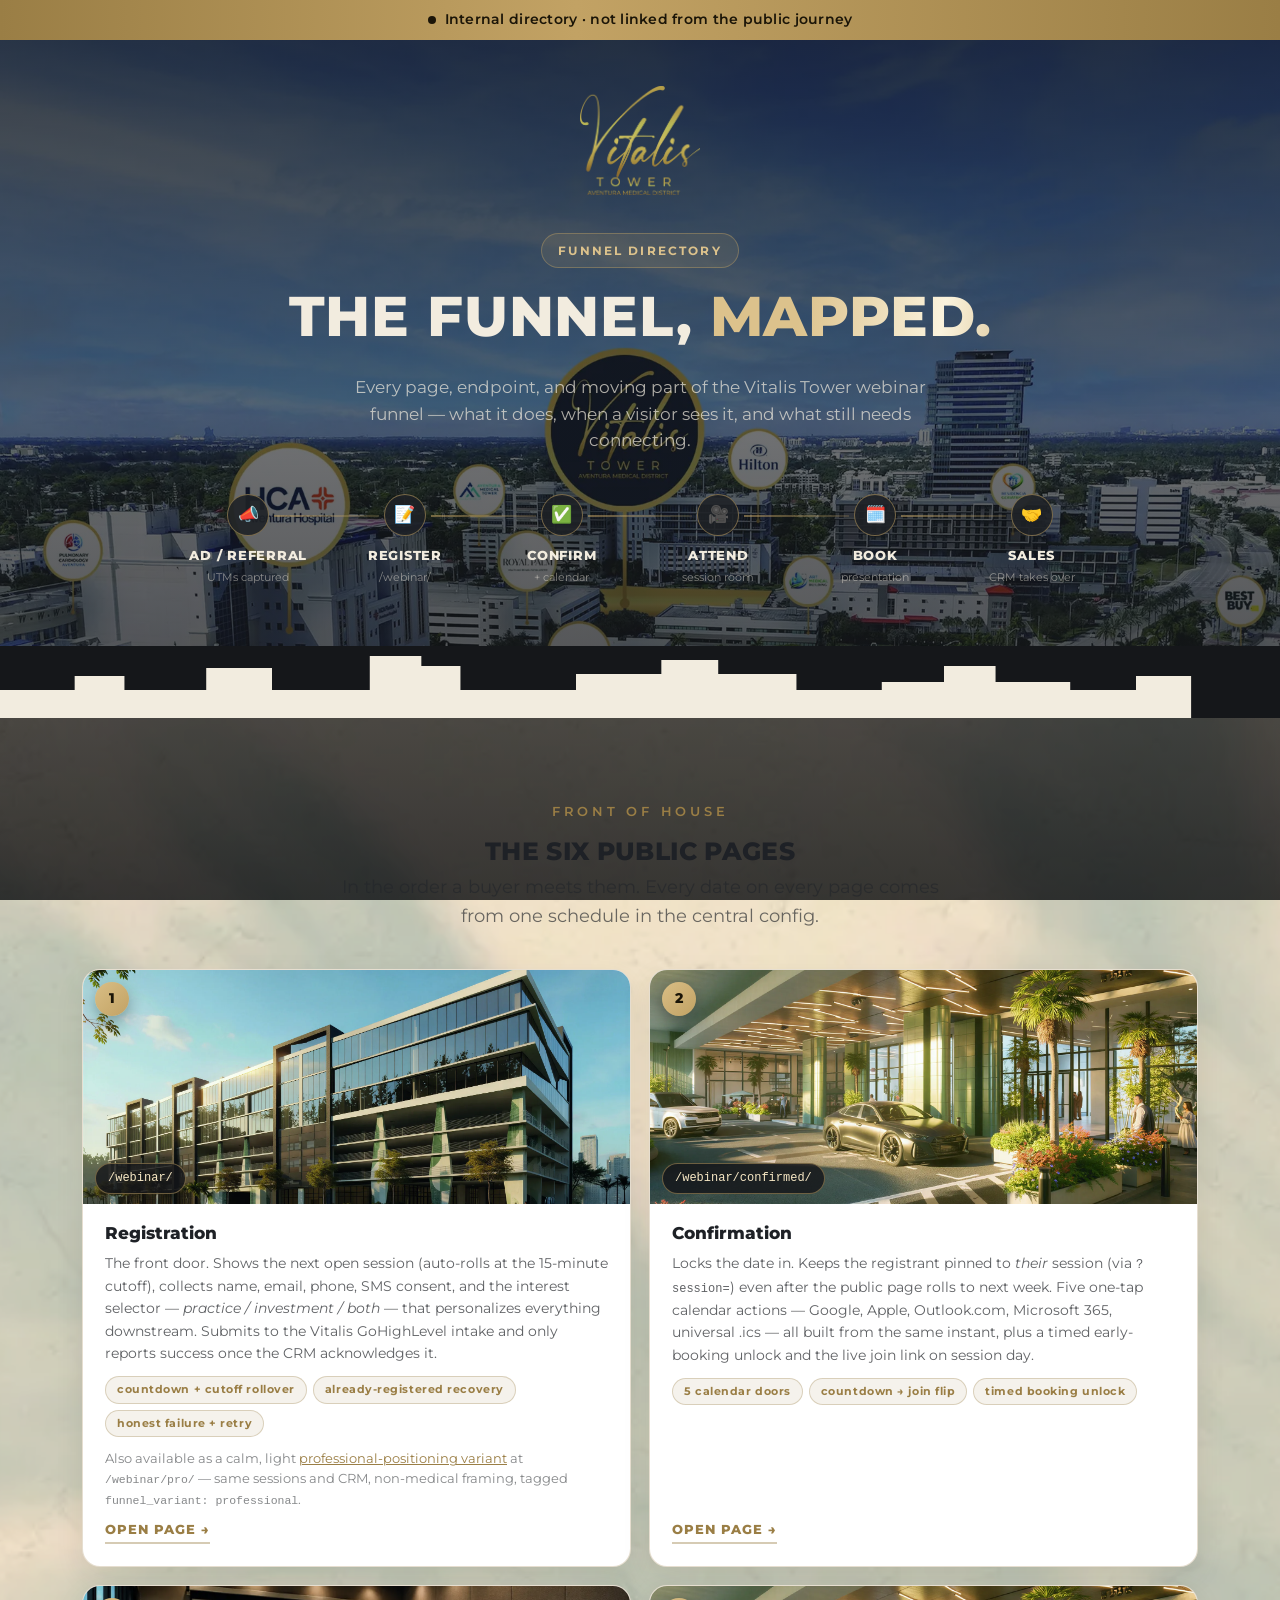
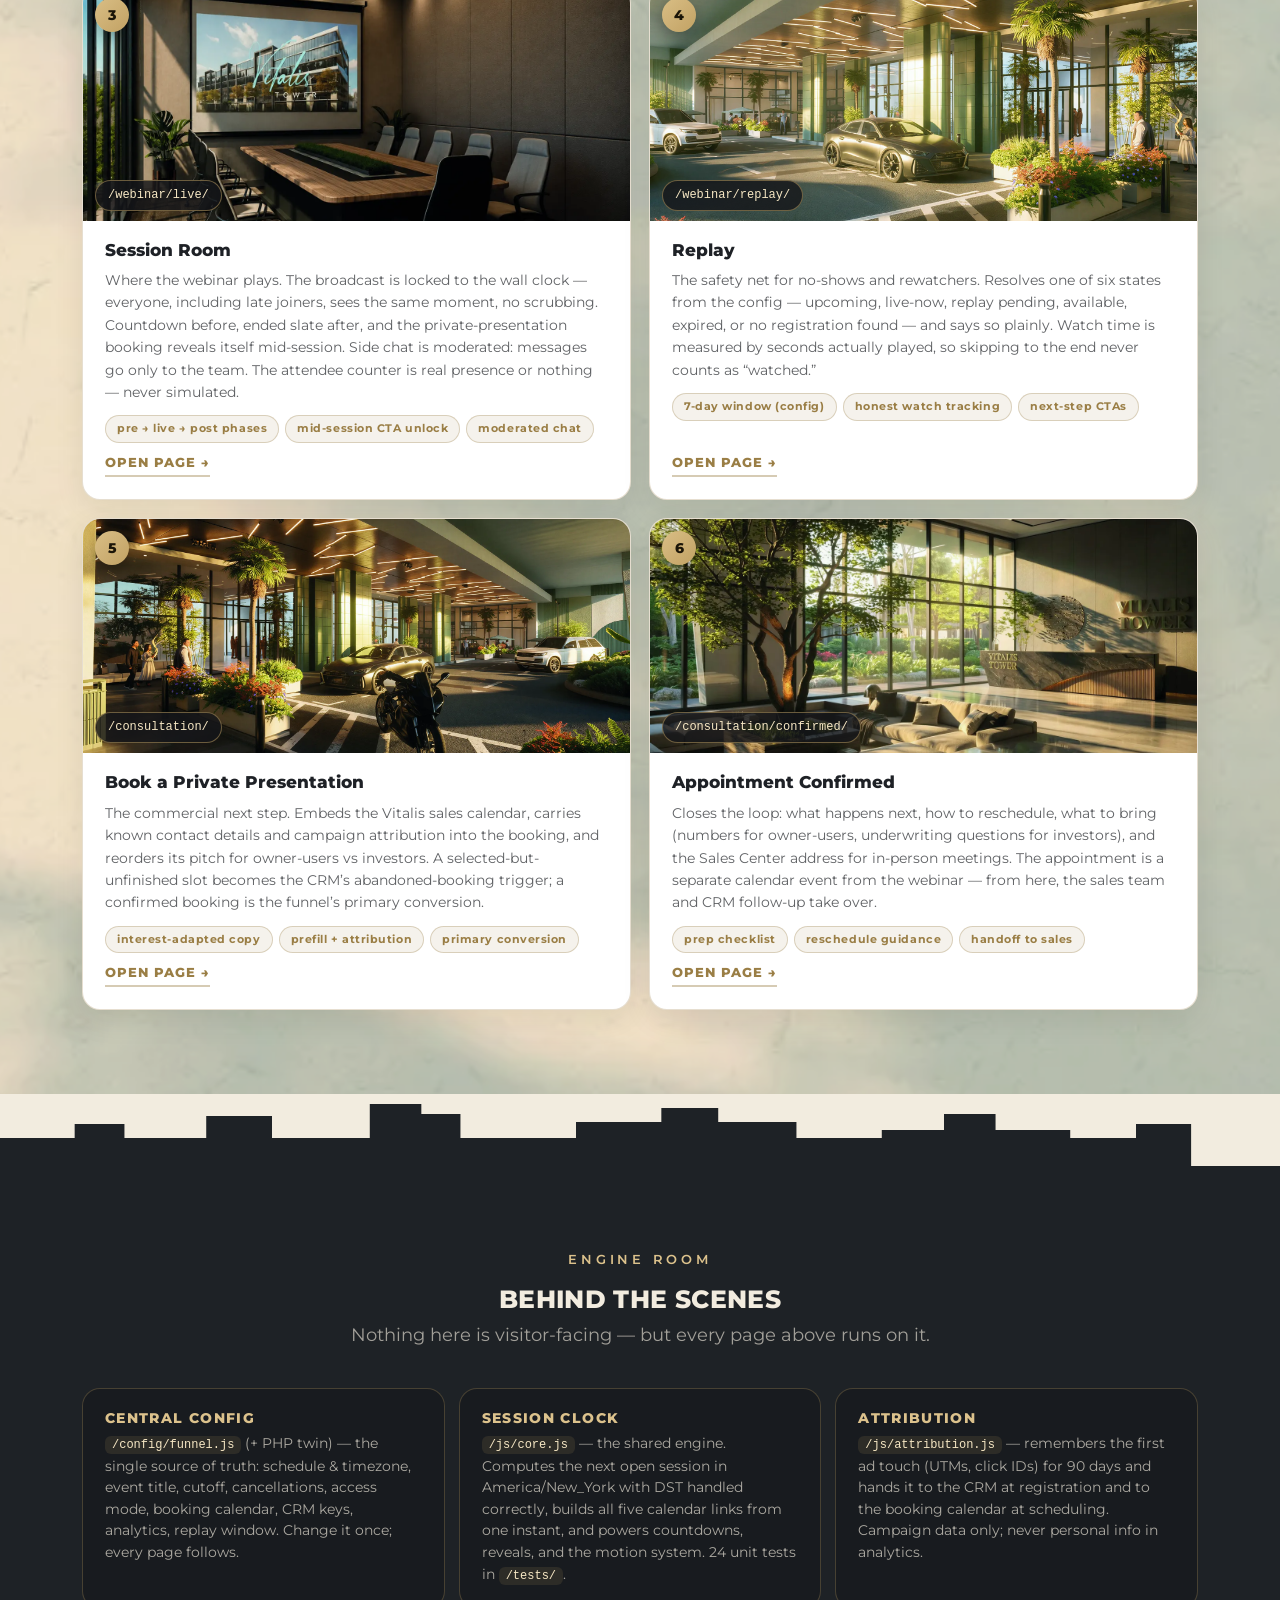
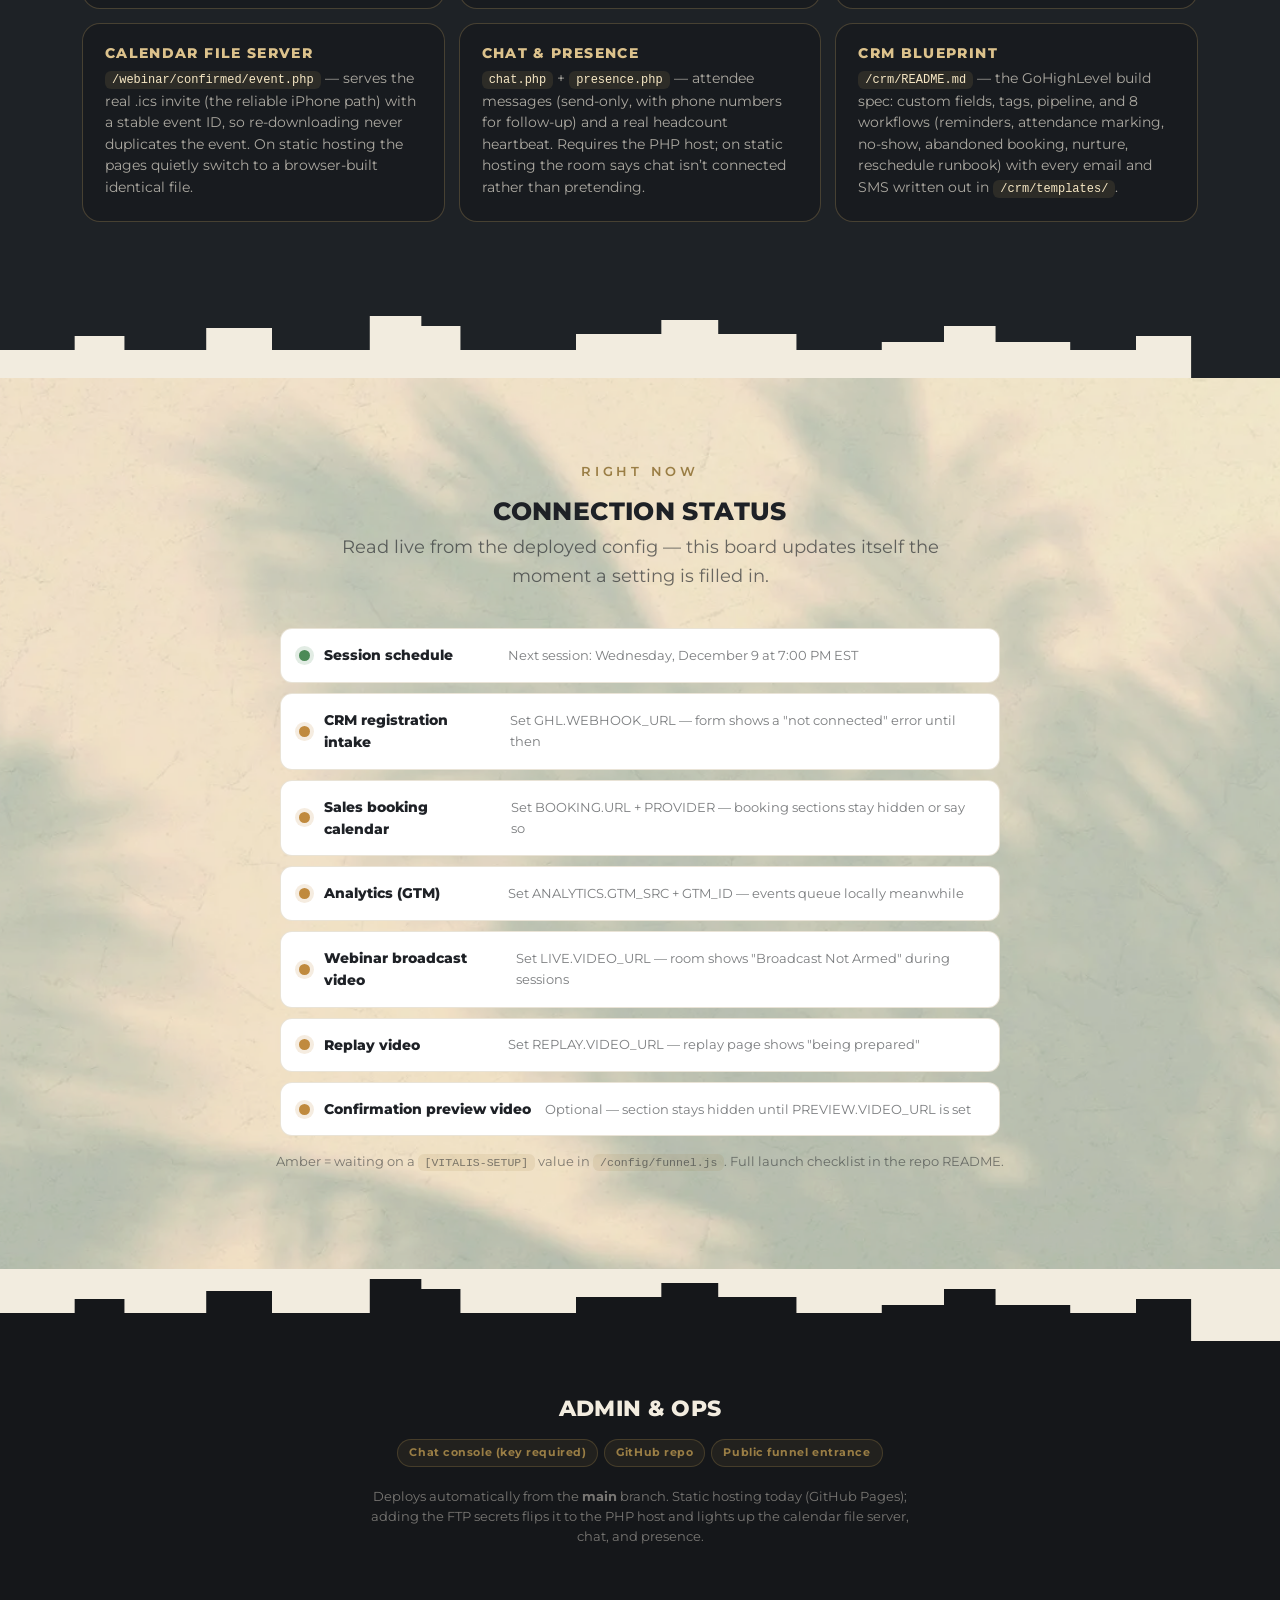
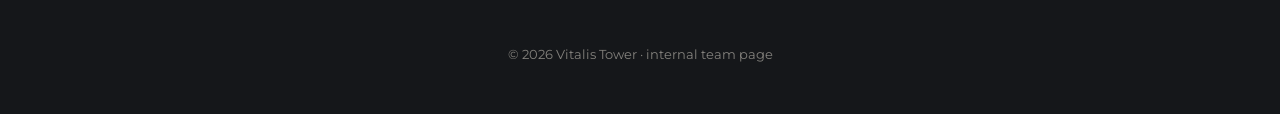
==== commit 51a18db9: "Add /webinar/pro/ — calm, light professional variant A minimalist variation of the registration page" ====
--- a/directory/index.html
+++ b/directory/index.html
@@ -185,6 +185,7 @@
                 <span class="dir-state">already-registered recovery</span>
                 <span class="dir-state">honest failure + retry</span>
               </div>
+              <p style="font-size:12.5px;color:rgba(35,38,42,.55);margin:2px 0 0">Also available as a calm, light <a href="/webinar/pro/" style="color:var(--v-gold-deep)">professional-positioning variant</a> at <code style="font-family:ui-monospace,Menlo,monospace;font-size:11.5px">/webinar/pro/</code> &mdash; same sessions and CRM, non-medical framing, tagged <code style="font-family:ui-monospace,Menlo,monospace;font-size:11.5px">funnel_variant: professional</code>.</p>
               <a class="dir-open" href="/webinar/">Open page →</a>
             </div>
           </article>
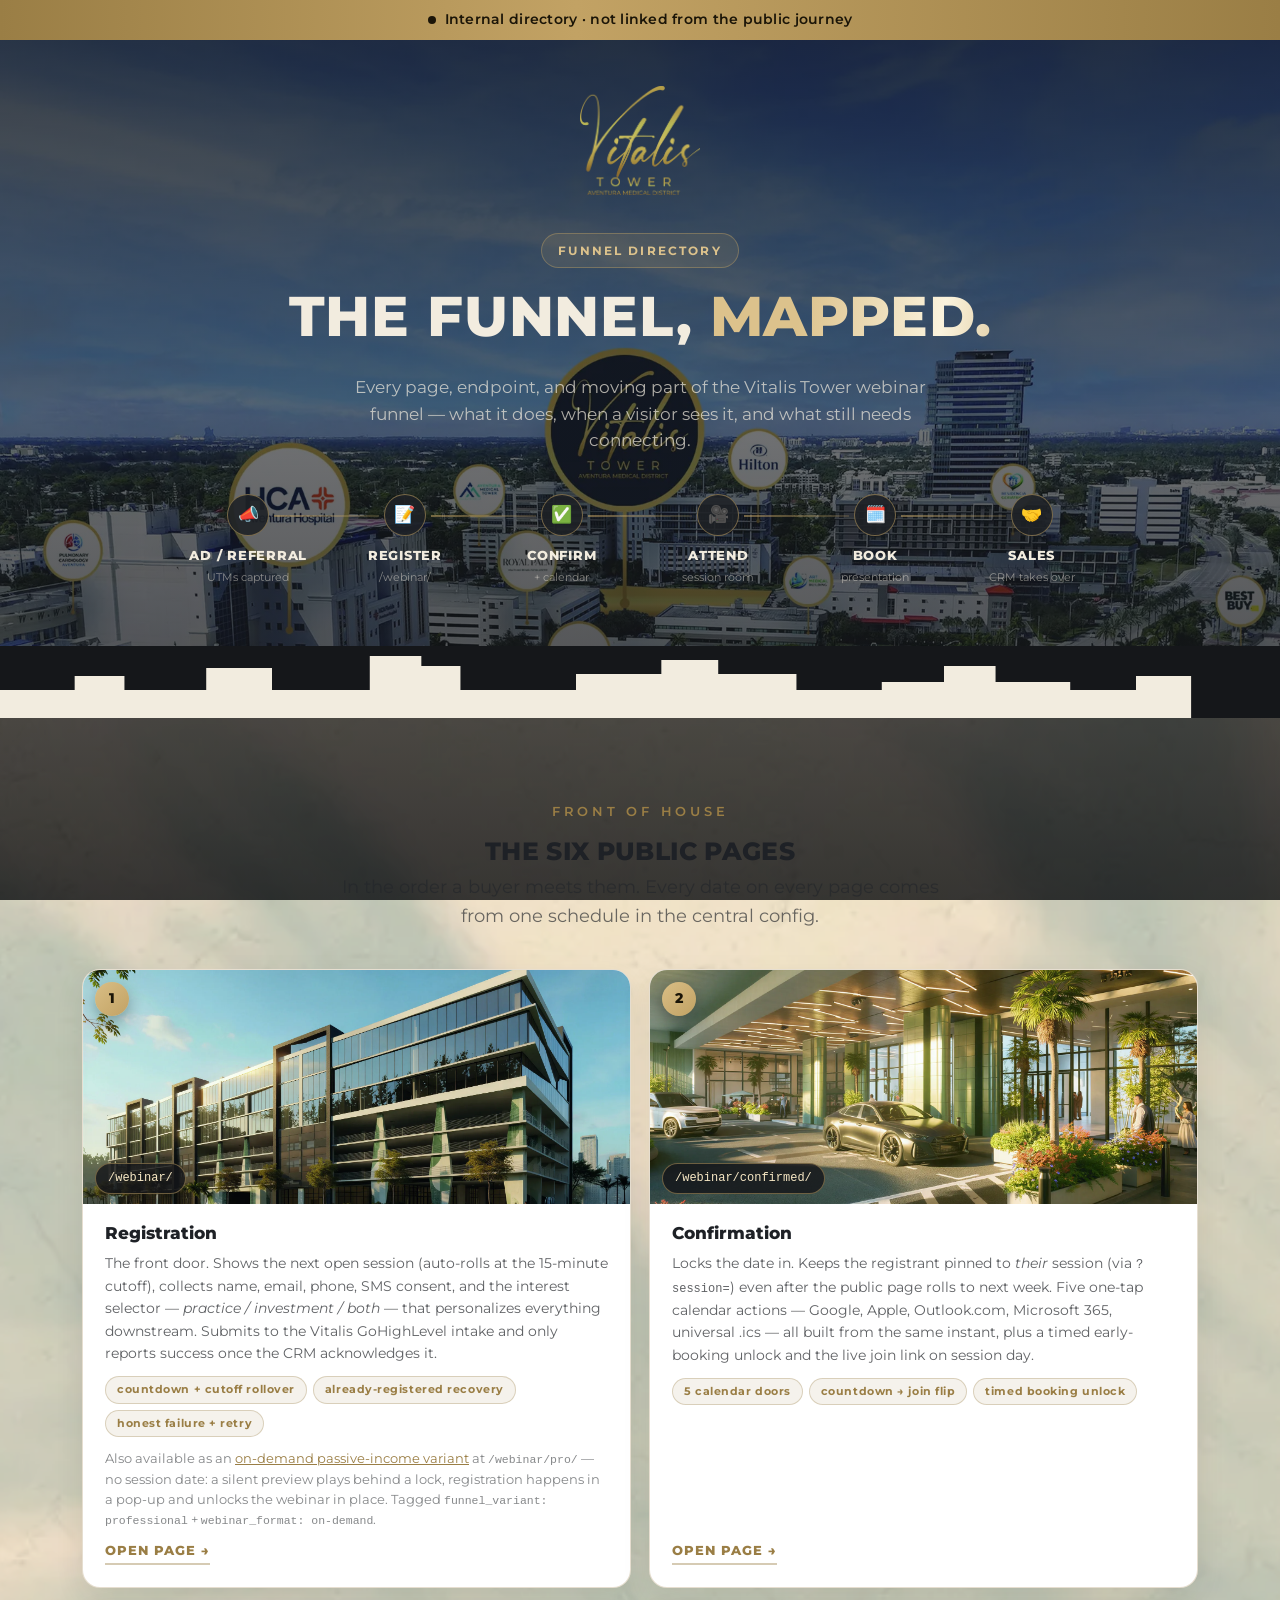
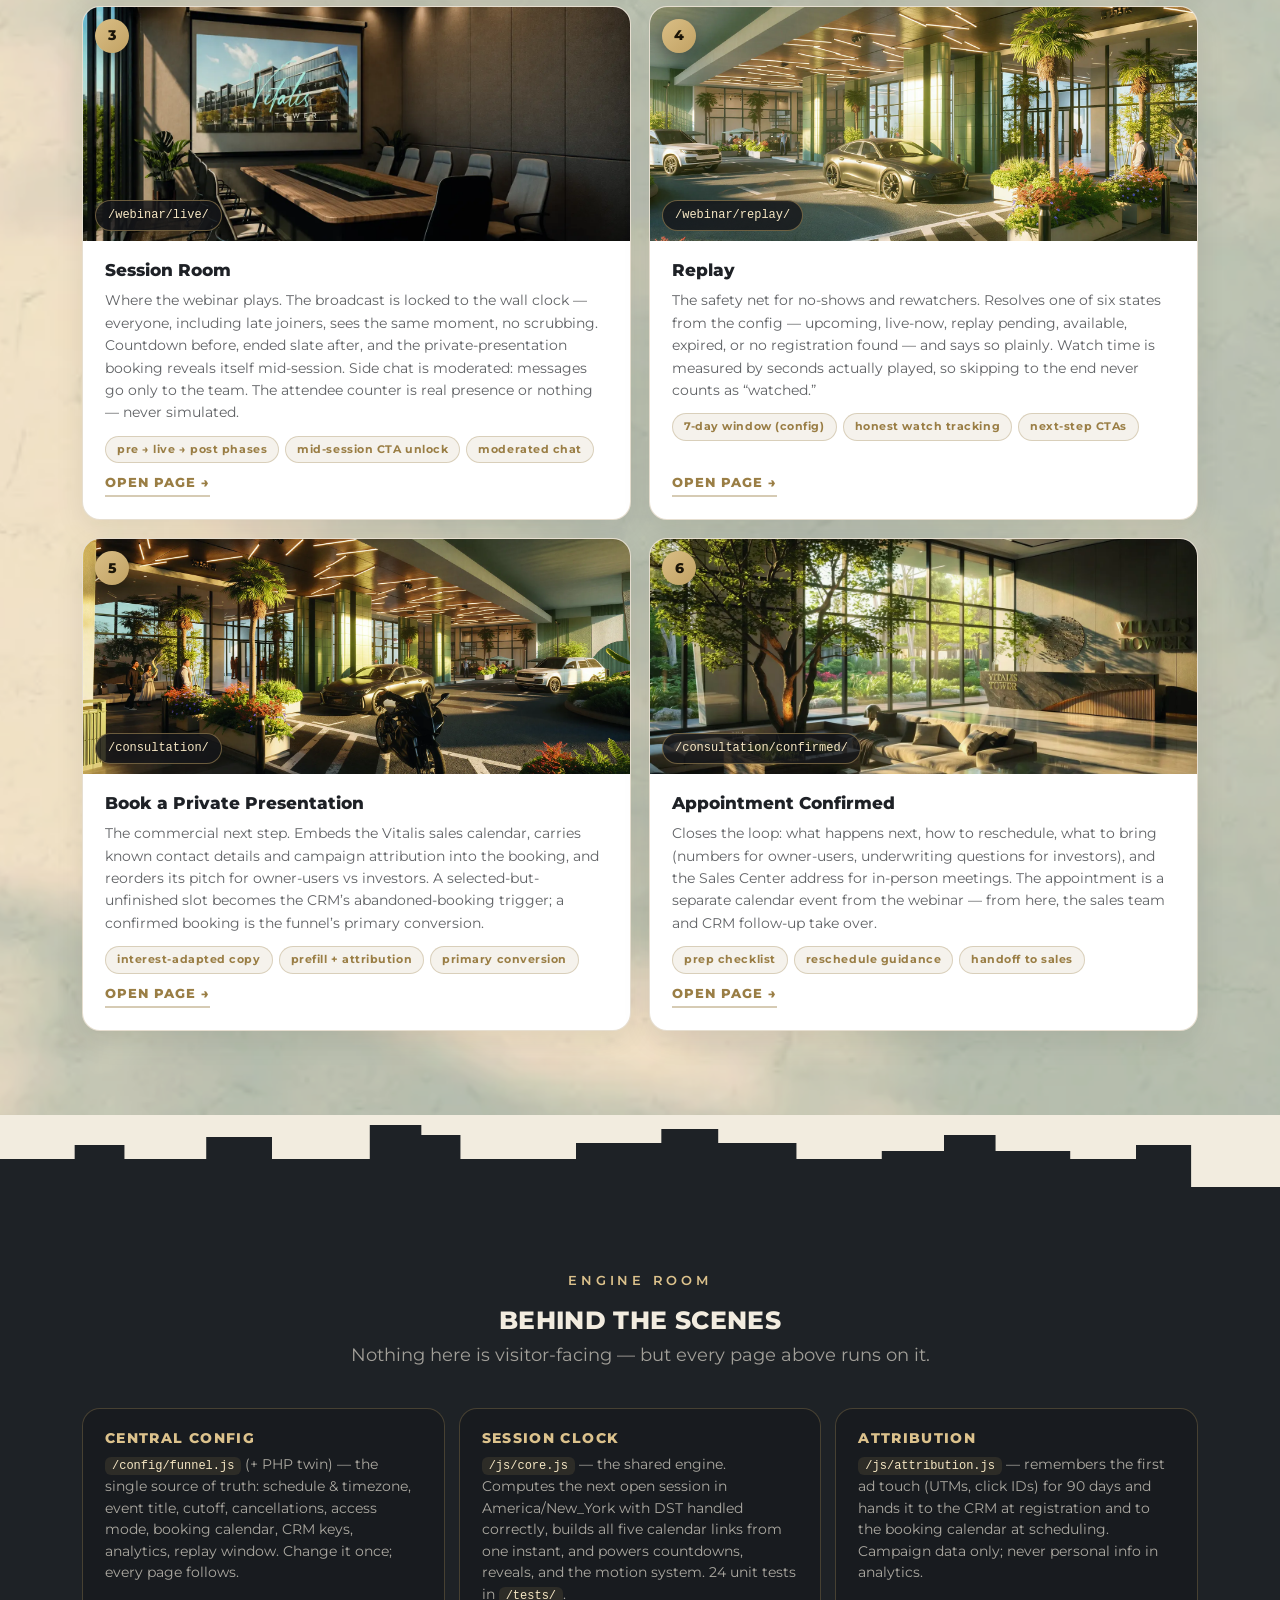
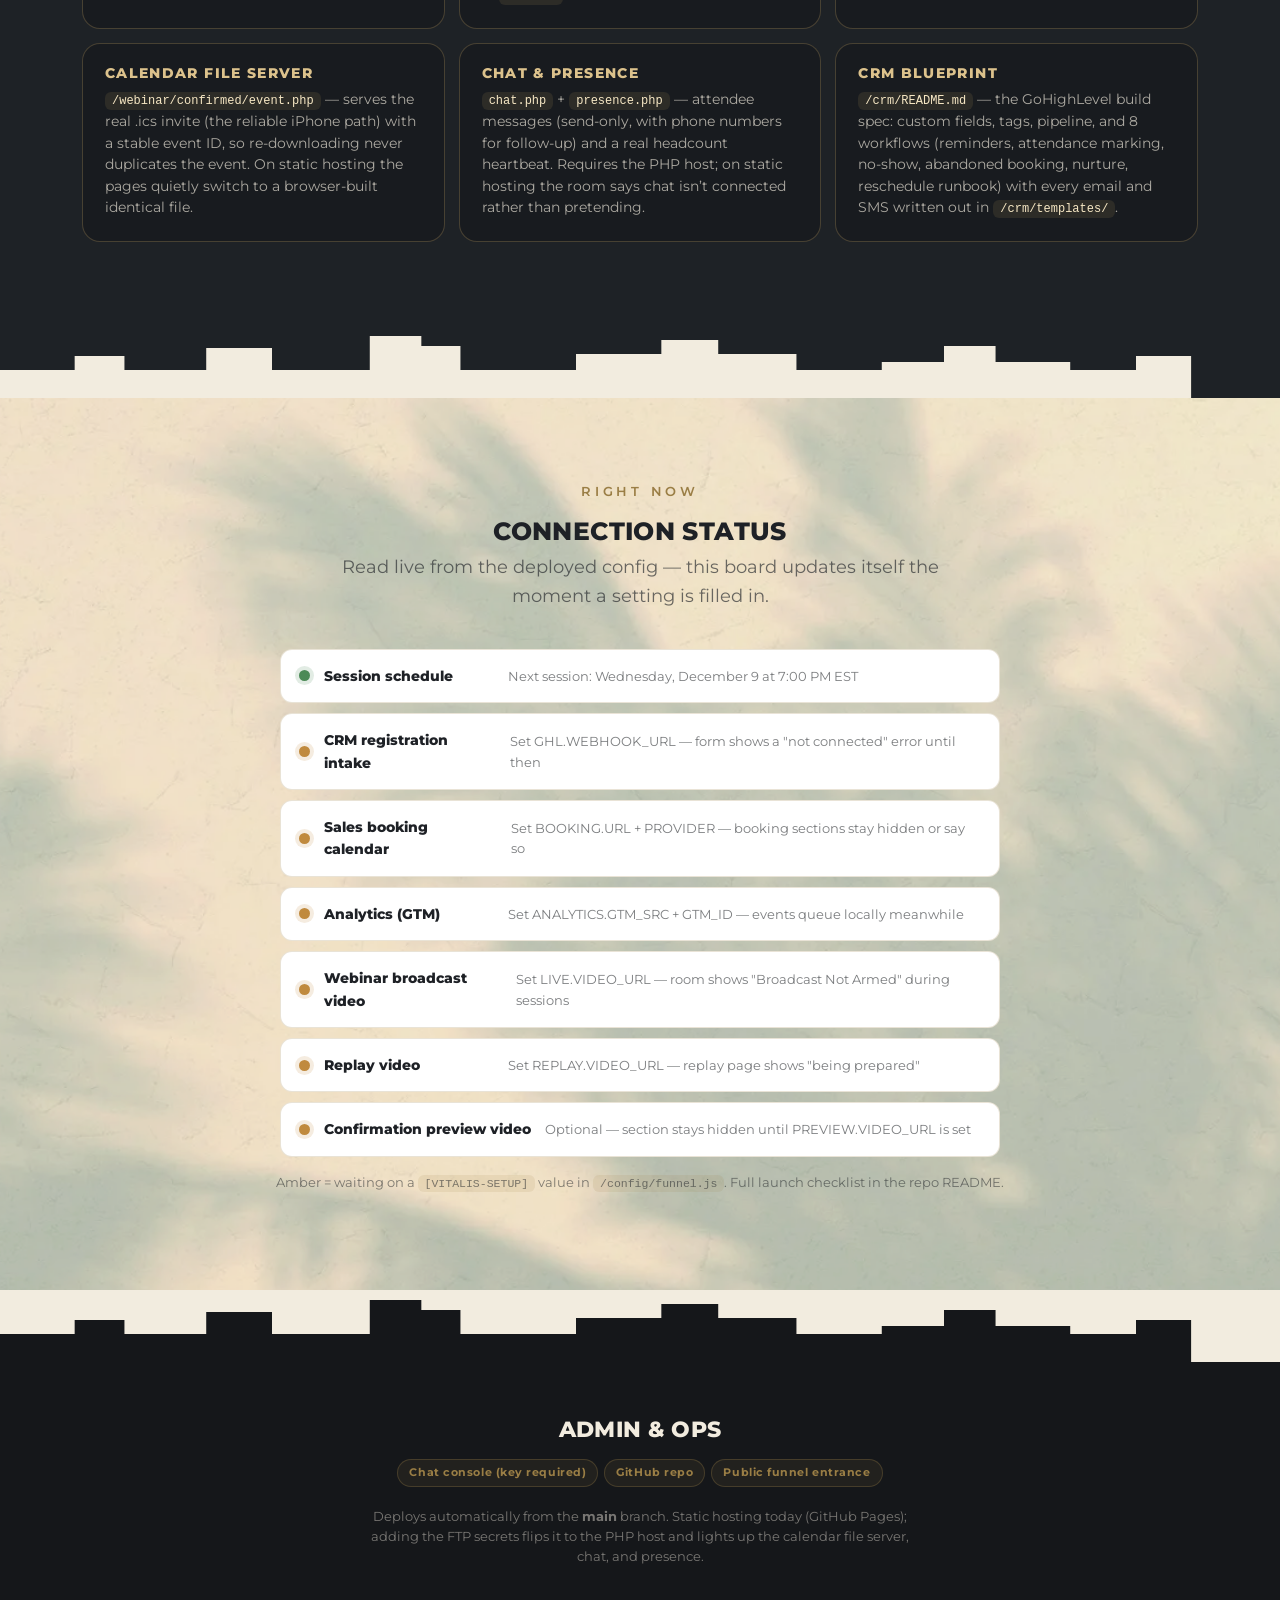
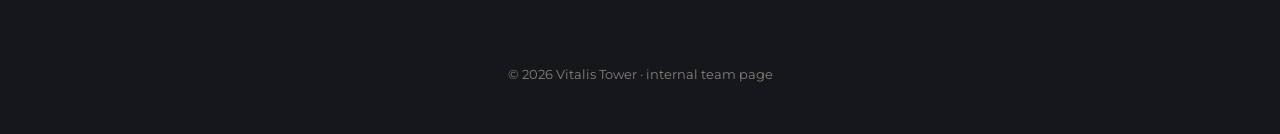
==== commit 799d1739: "Pro variant: on-demand gated webinar with locked preview The passive-income page no longer has a ses" ====
--- a/directory/index.html
+++ b/directory/index.html
@@ -185,7 +185,7 @@
                 <span class="dir-state">already-registered recovery</span>
                 <span class="dir-state">honest failure + retry</span>
               </div>
-              <p style="font-size:12.5px;color:rgba(35,38,42,.55);margin:2px 0 0">Also available as a calm, light <a href="/webinar/pro/" style="color:var(--v-gold-deep)">professional-positioning variant</a> at <code style="font-family:ui-monospace,Menlo,monospace;font-size:11.5px">/webinar/pro/</code> &mdash; same sessions and CRM, non-medical framing, tagged <code style="font-family:ui-monospace,Menlo,monospace;font-size:11.5px">funnel_variant: professional</code>.</p>
+              <p style="font-size:12.5px;color:rgba(35,38,42,.55);margin:2px 0 0">Also available as an <a href="/webinar/pro/" style="color:var(--v-gold-deep)">on-demand passive-income variant</a> at <code style="font-family:ui-monospace,Menlo,monospace;font-size:11.5px">/webinar/pro/</code> &mdash; no session date: a silent preview plays behind a lock, registration happens in a pop-up and unlocks the webinar in place. Tagged <code style="font-family:ui-monospace,Menlo,monospace;font-size:11.5px">funnel_variant: professional</code> + <code style="font-family:ui-monospace,Menlo,monospace;font-size:11.5px">webinar_format: on-demand</code>.</p>
               <a class="dir-open" href="/webinar/">Open page →</a>
             </div>
           </article>
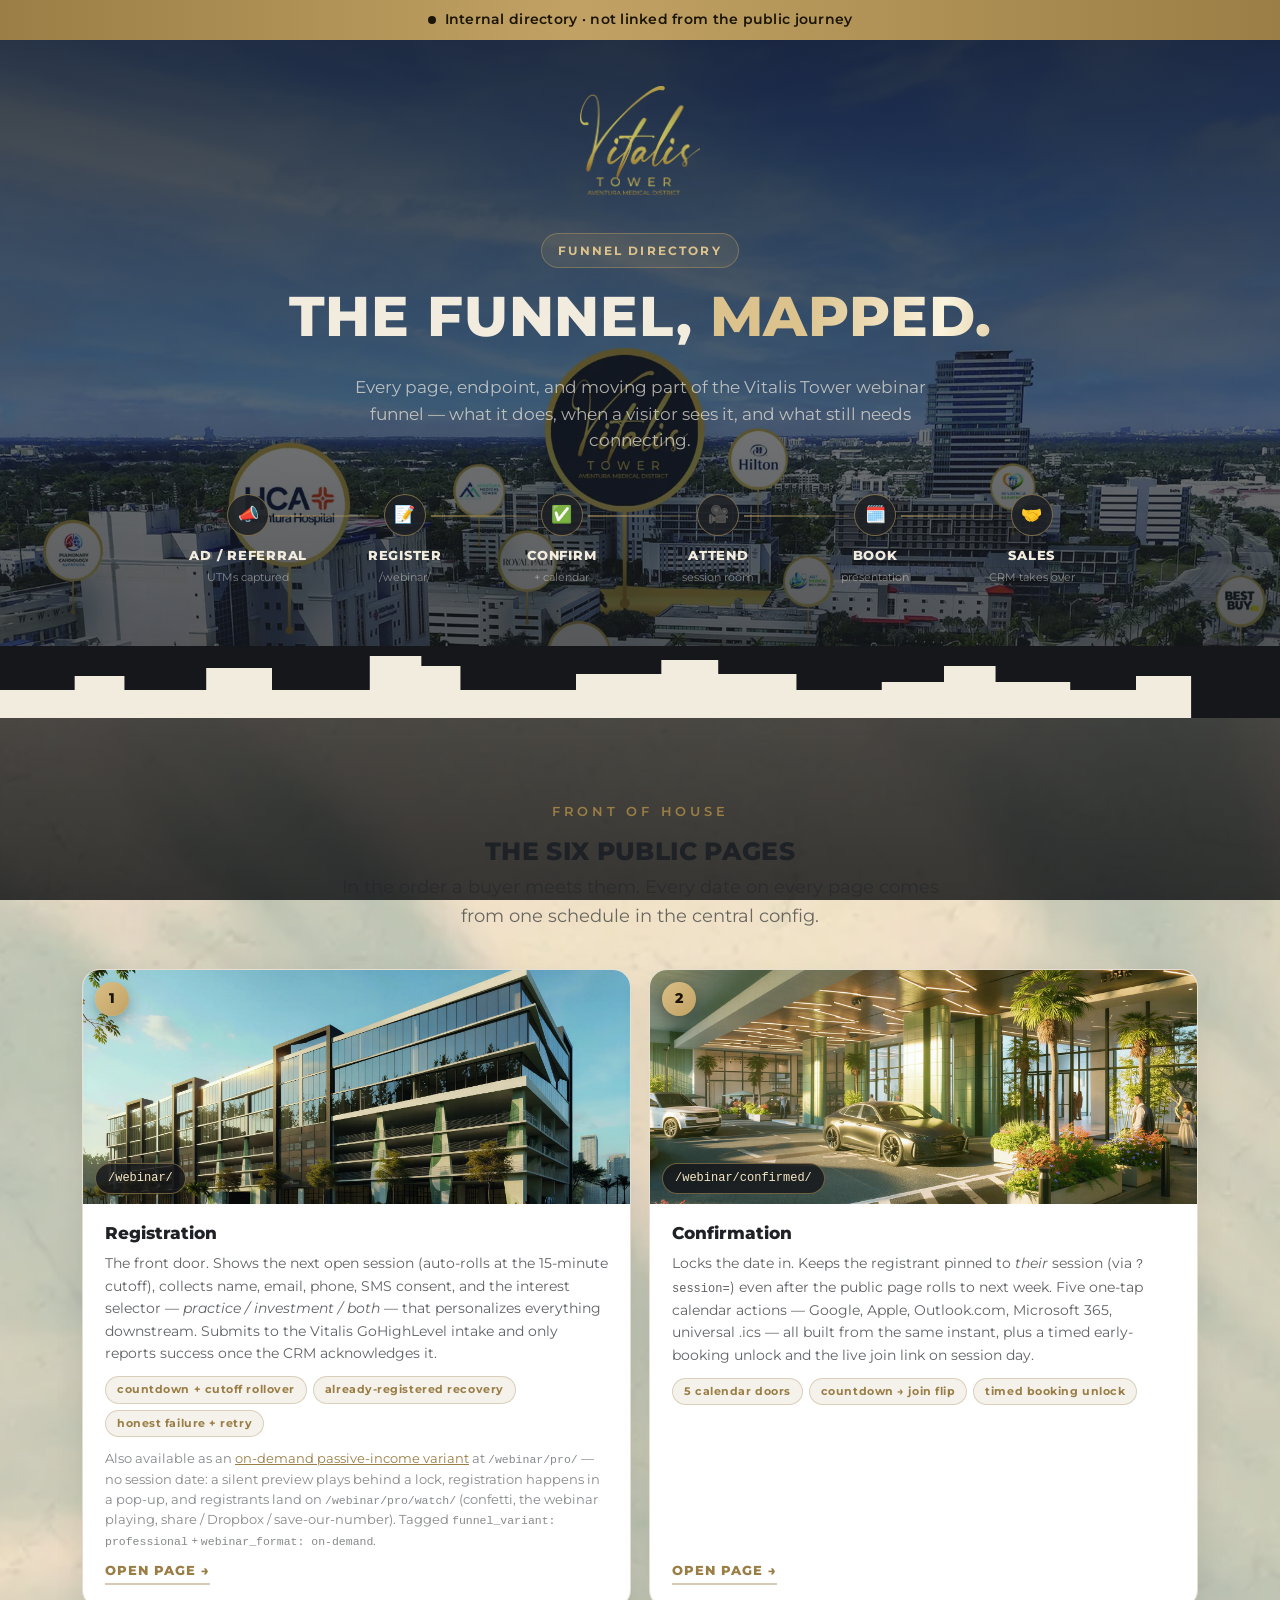
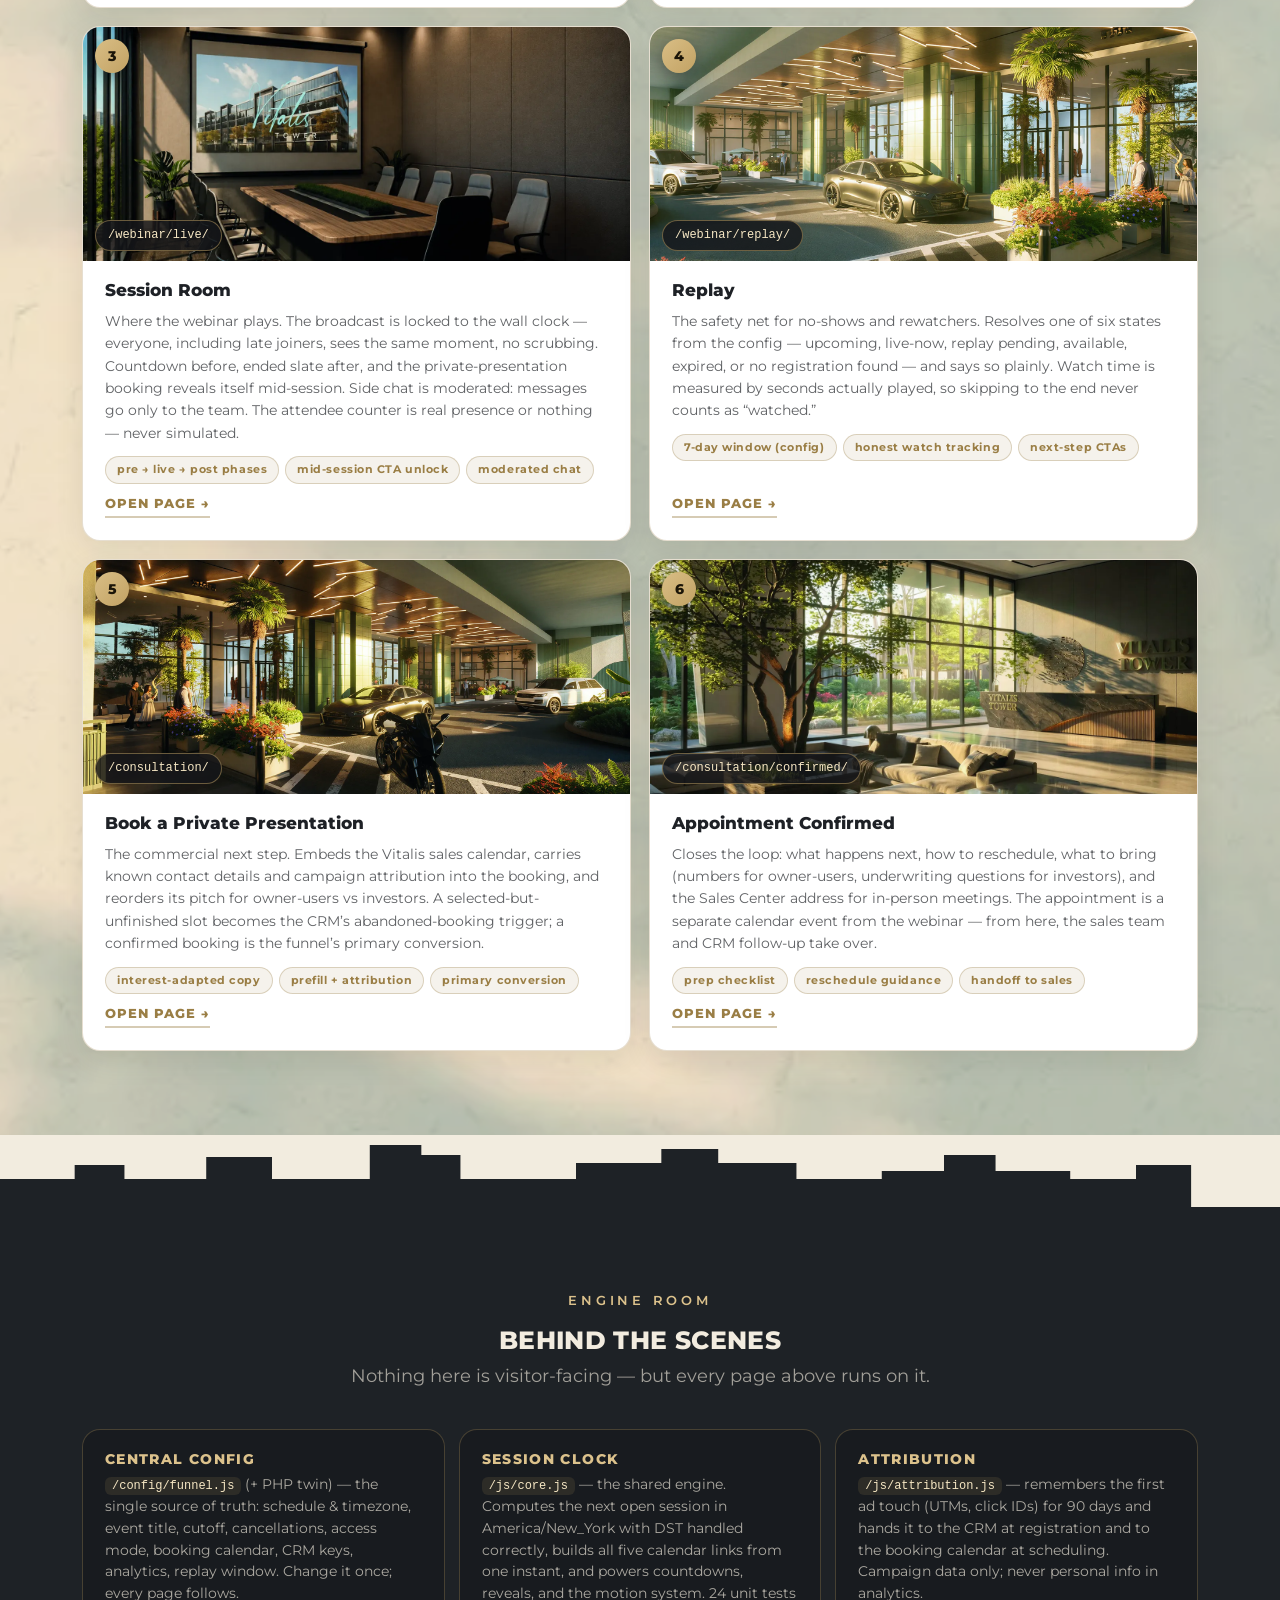
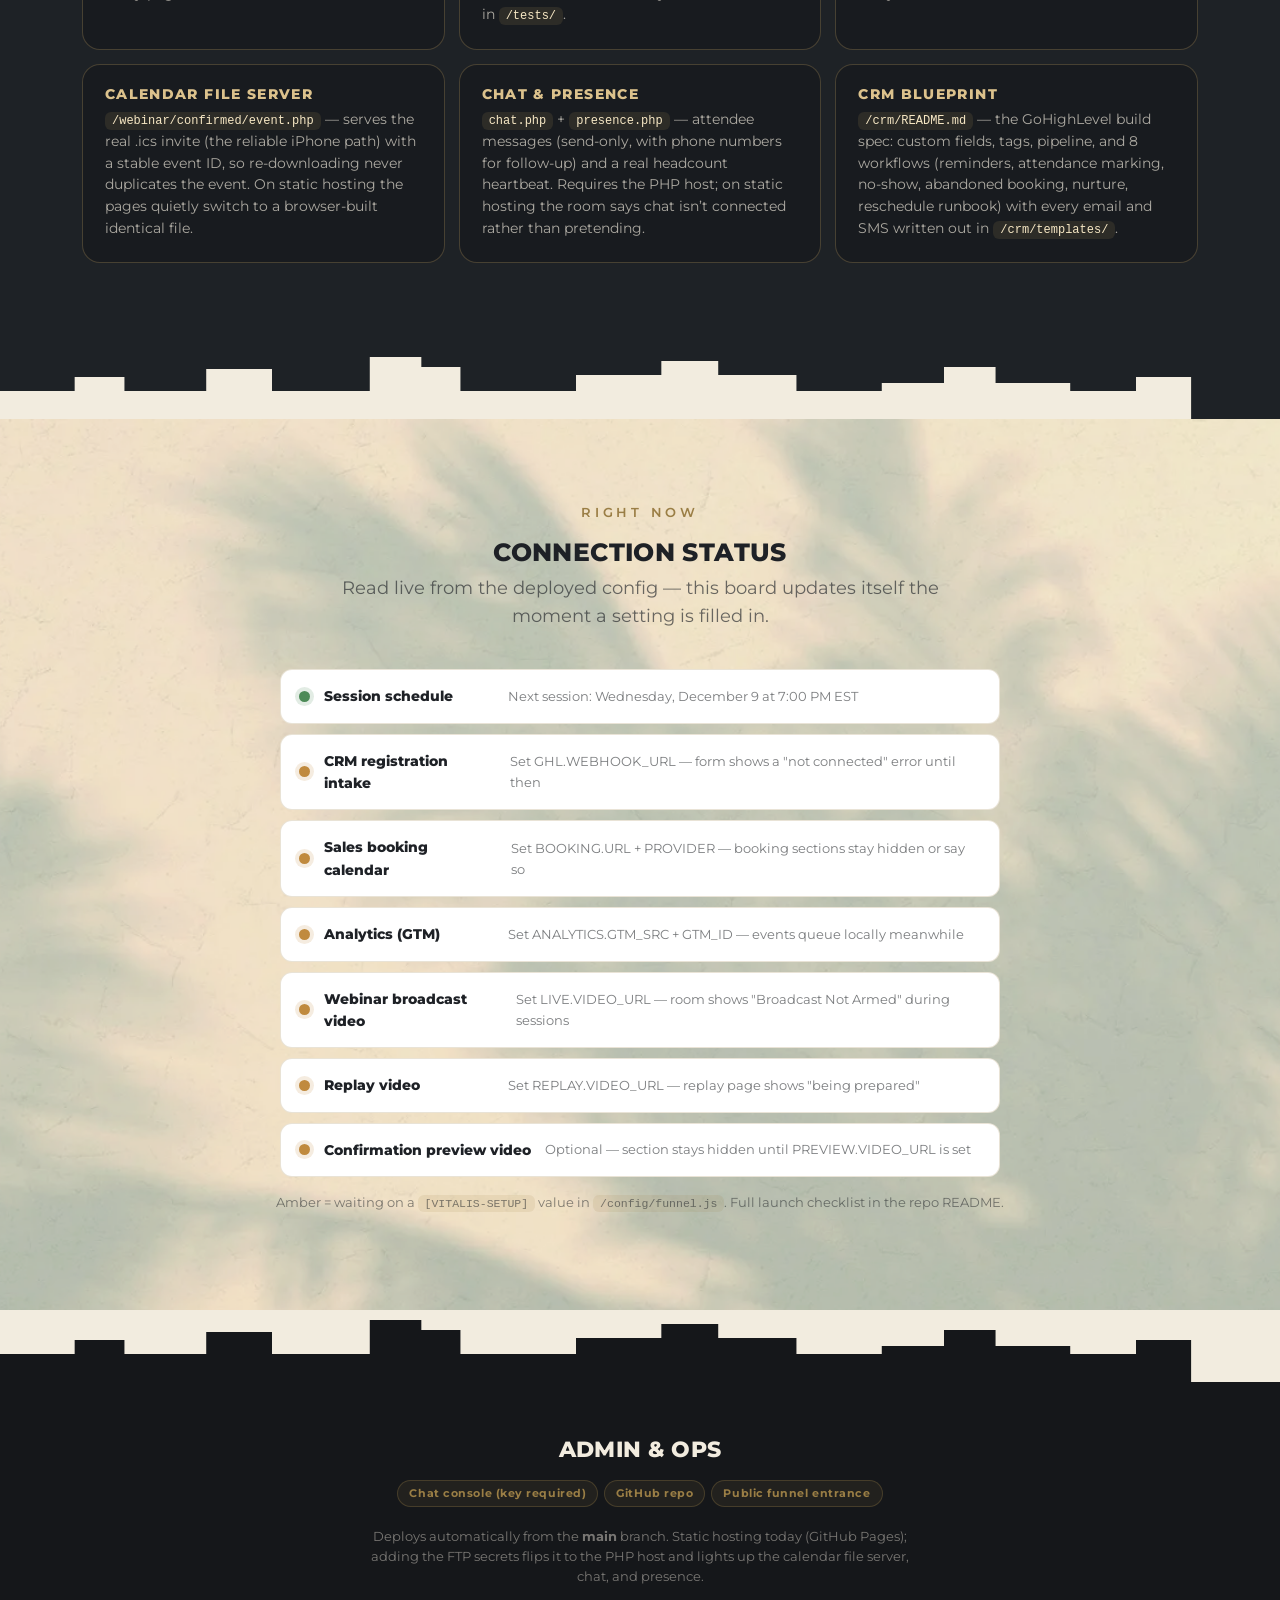
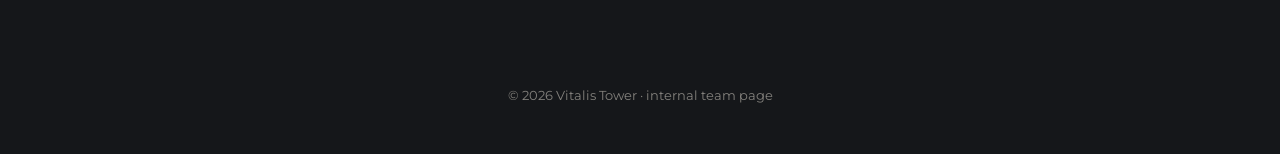
==== commit db00ee95: "Pro variant: watch page with confetti, share, Dropbox, contact card Registration on /webinar/pro/ no" ====
--- a/directory/index.html
+++ b/directory/index.html
@@ -185,7 +185,7 @@
                 <span class="dir-state">already-registered recovery</span>
                 <span class="dir-state">honest failure + retry</span>
               </div>
-              <p style="font-size:12.5px;color:rgba(35,38,42,.55);margin:2px 0 0">Also available as an <a href="/webinar/pro/" style="color:var(--v-gold-deep)">on-demand passive-income variant</a> at <code style="font-family:ui-monospace,Menlo,monospace;font-size:11.5px">/webinar/pro/</code> &mdash; no session date: a silent preview plays behind a lock, registration happens in a pop-up and unlocks the webinar in place. Tagged <code style="font-family:ui-monospace,Menlo,monospace;font-size:11.5px">funnel_variant: professional</code> + <code style="font-family:ui-monospace,Menlo,monospace;font-size:11.5px">webinar_format: on-demand</code>.</p>
+              <p style="font-size:12.5px;color:rgba(35,38,42,.55);margin:2px 0 0">Also available as an <a href="/webinar/pro/" style="color:var(--v-gold-deep)">on-demand passive-income variant</a> at <code style="font-family:ui-monospace,Menlo,monospace;font-size:11.5px">/webinar/pro/</code> &mdash; no session date: a silent preview plays behind a lock, registration happens in a pop-up, and registrants land on <code style="font-family:ui-monospace,Menlo,monospace;font-size:11.5px">/webinar/pro/watch/</code> (confetti, the webinar playing, share / Dropbox / save-our-number). Tagged <code style="font-family:ui-monospace,Menlo,monospace;font-size:11.5px">funnel_variant: professional</code> + <code style="font-family:ui-monospace,Menlo,monospace;font-size:11.5px">webinar_format: on-demand</code>.</p>
               <a class="dir-open" href="/webinar/">Open page →</a>
             </div>
           </article>
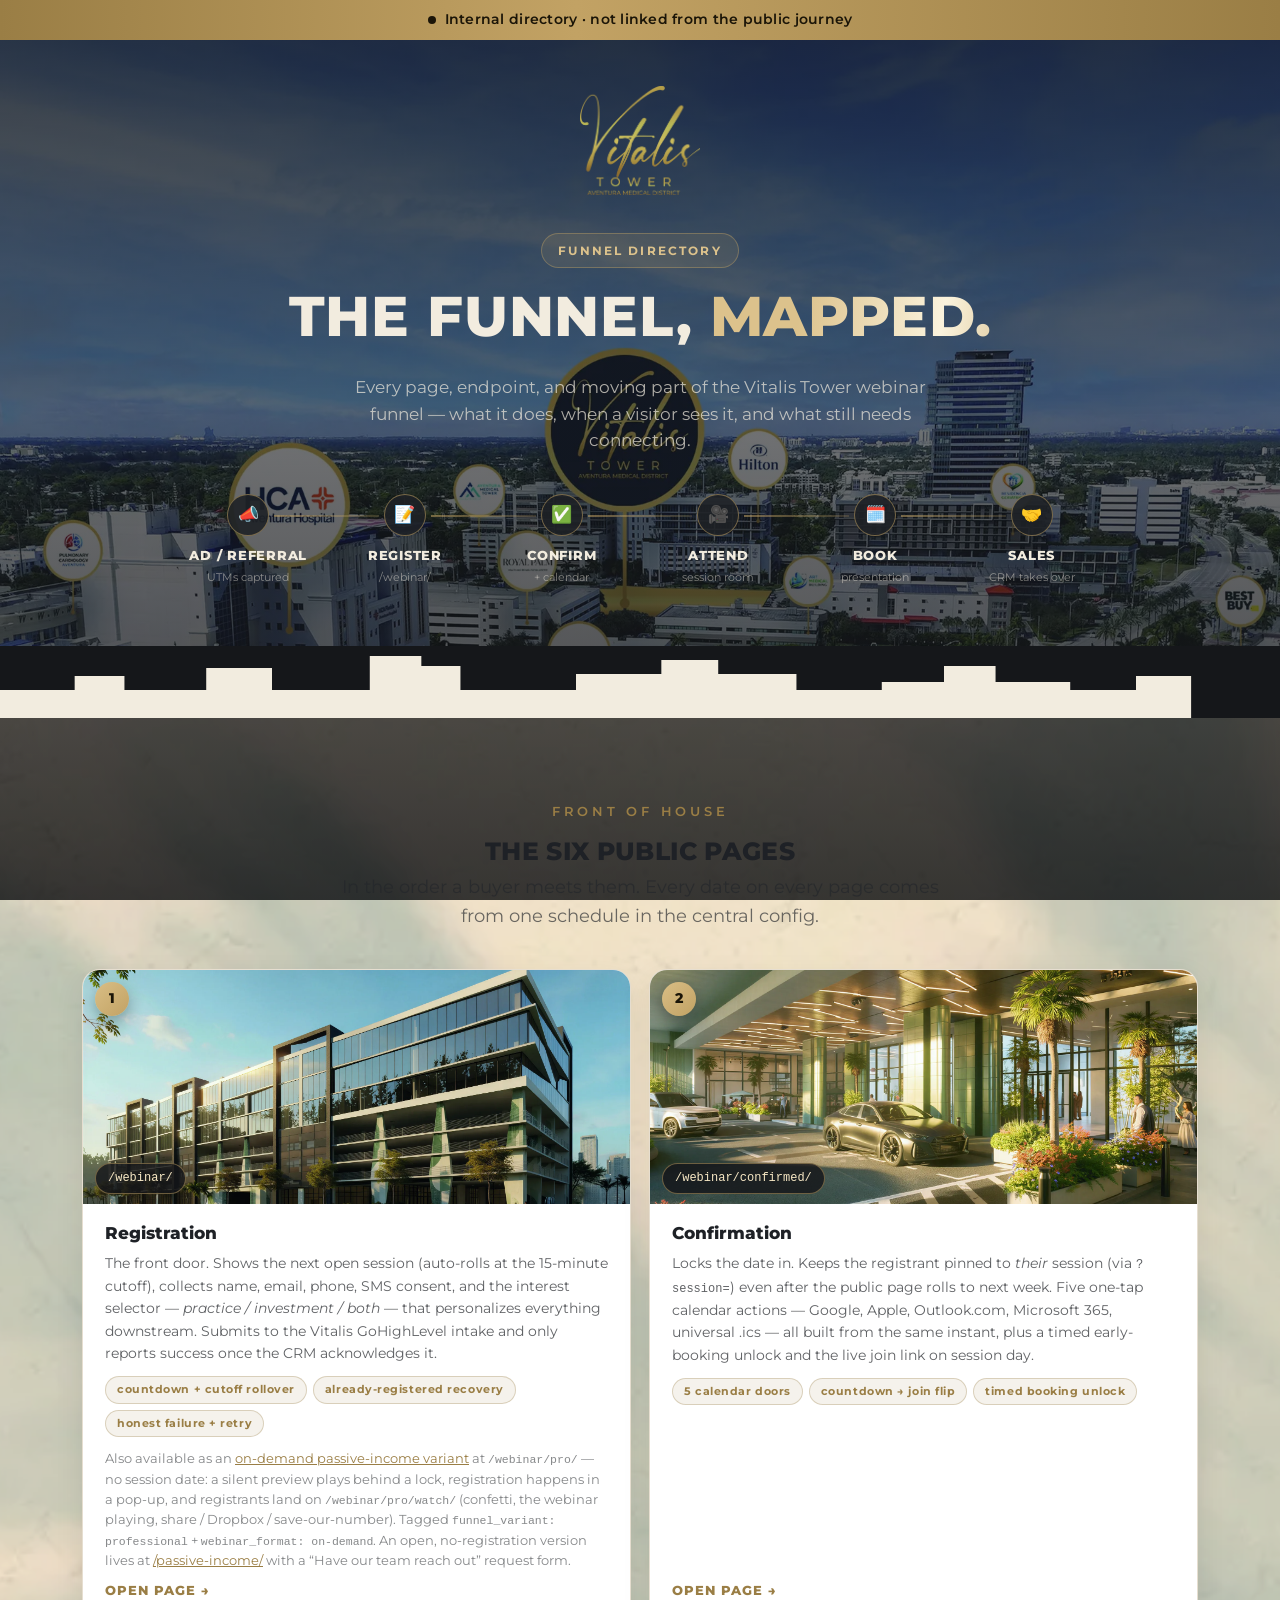
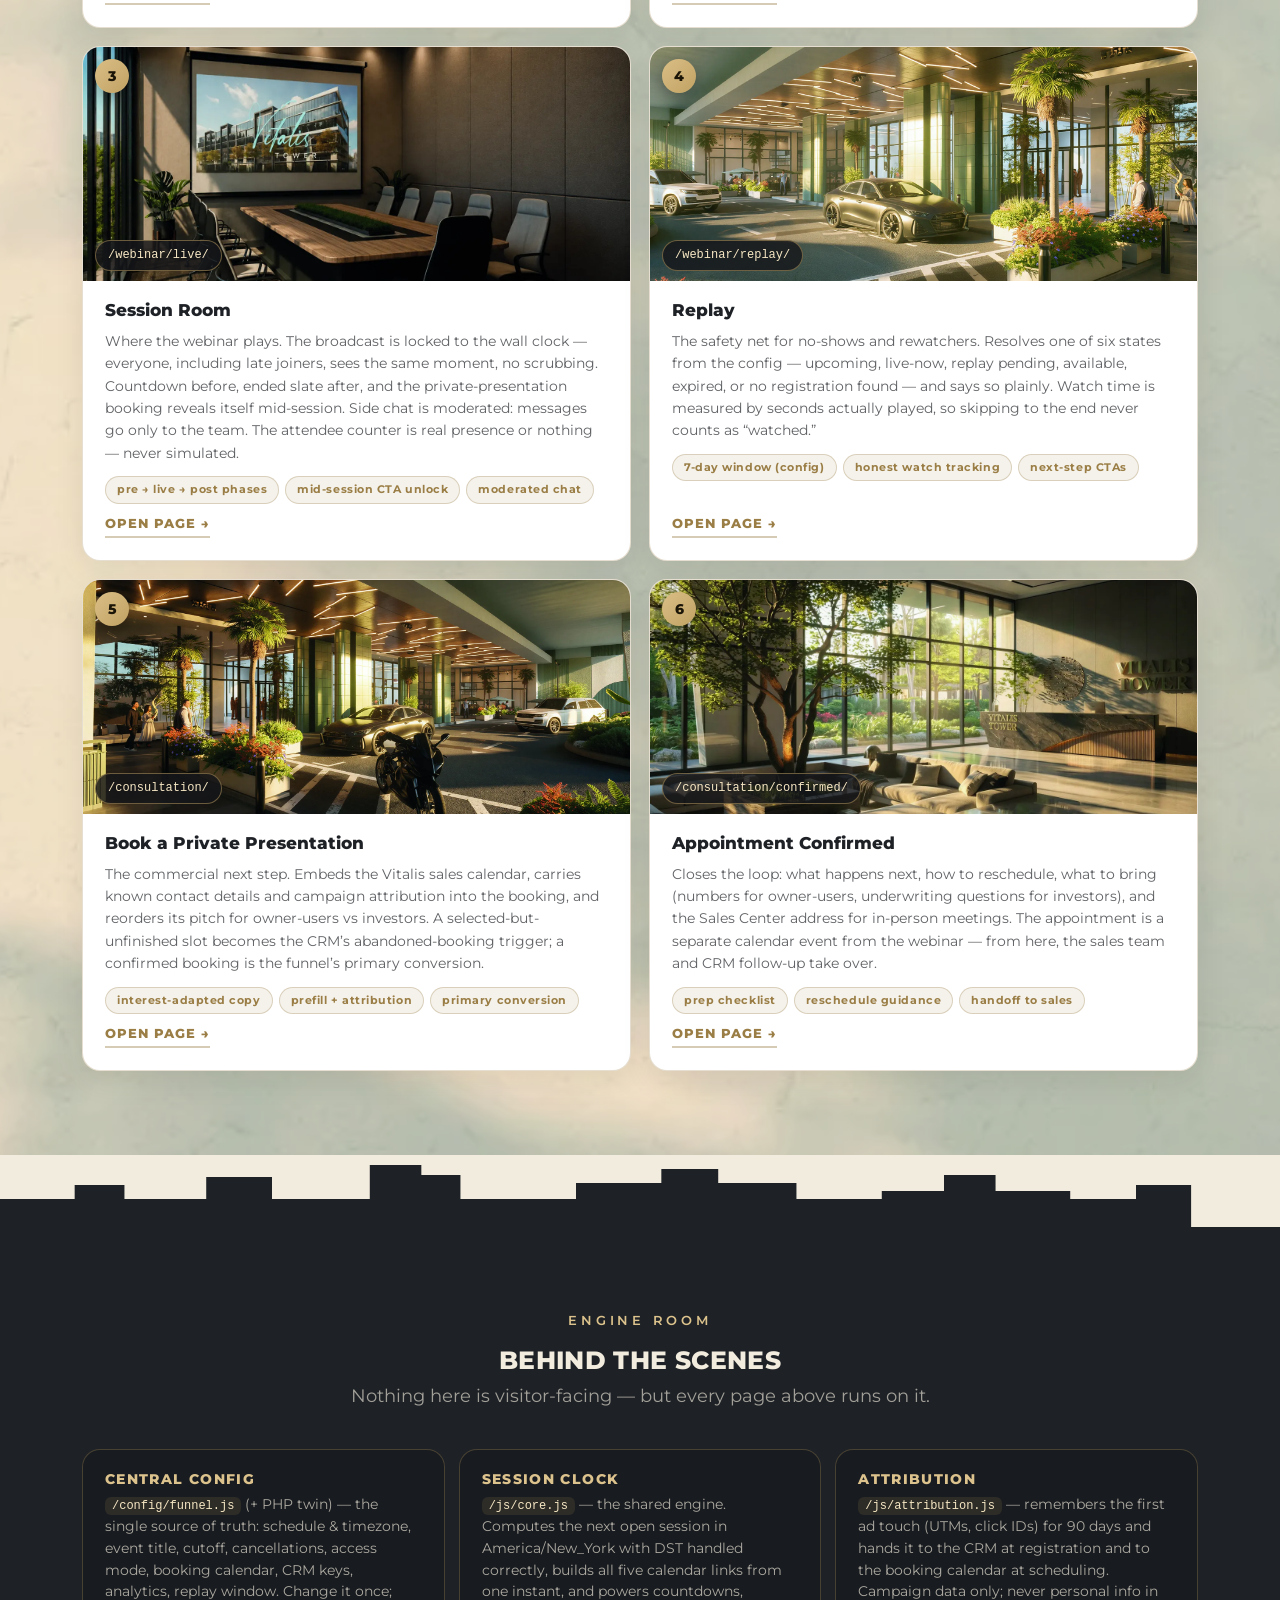
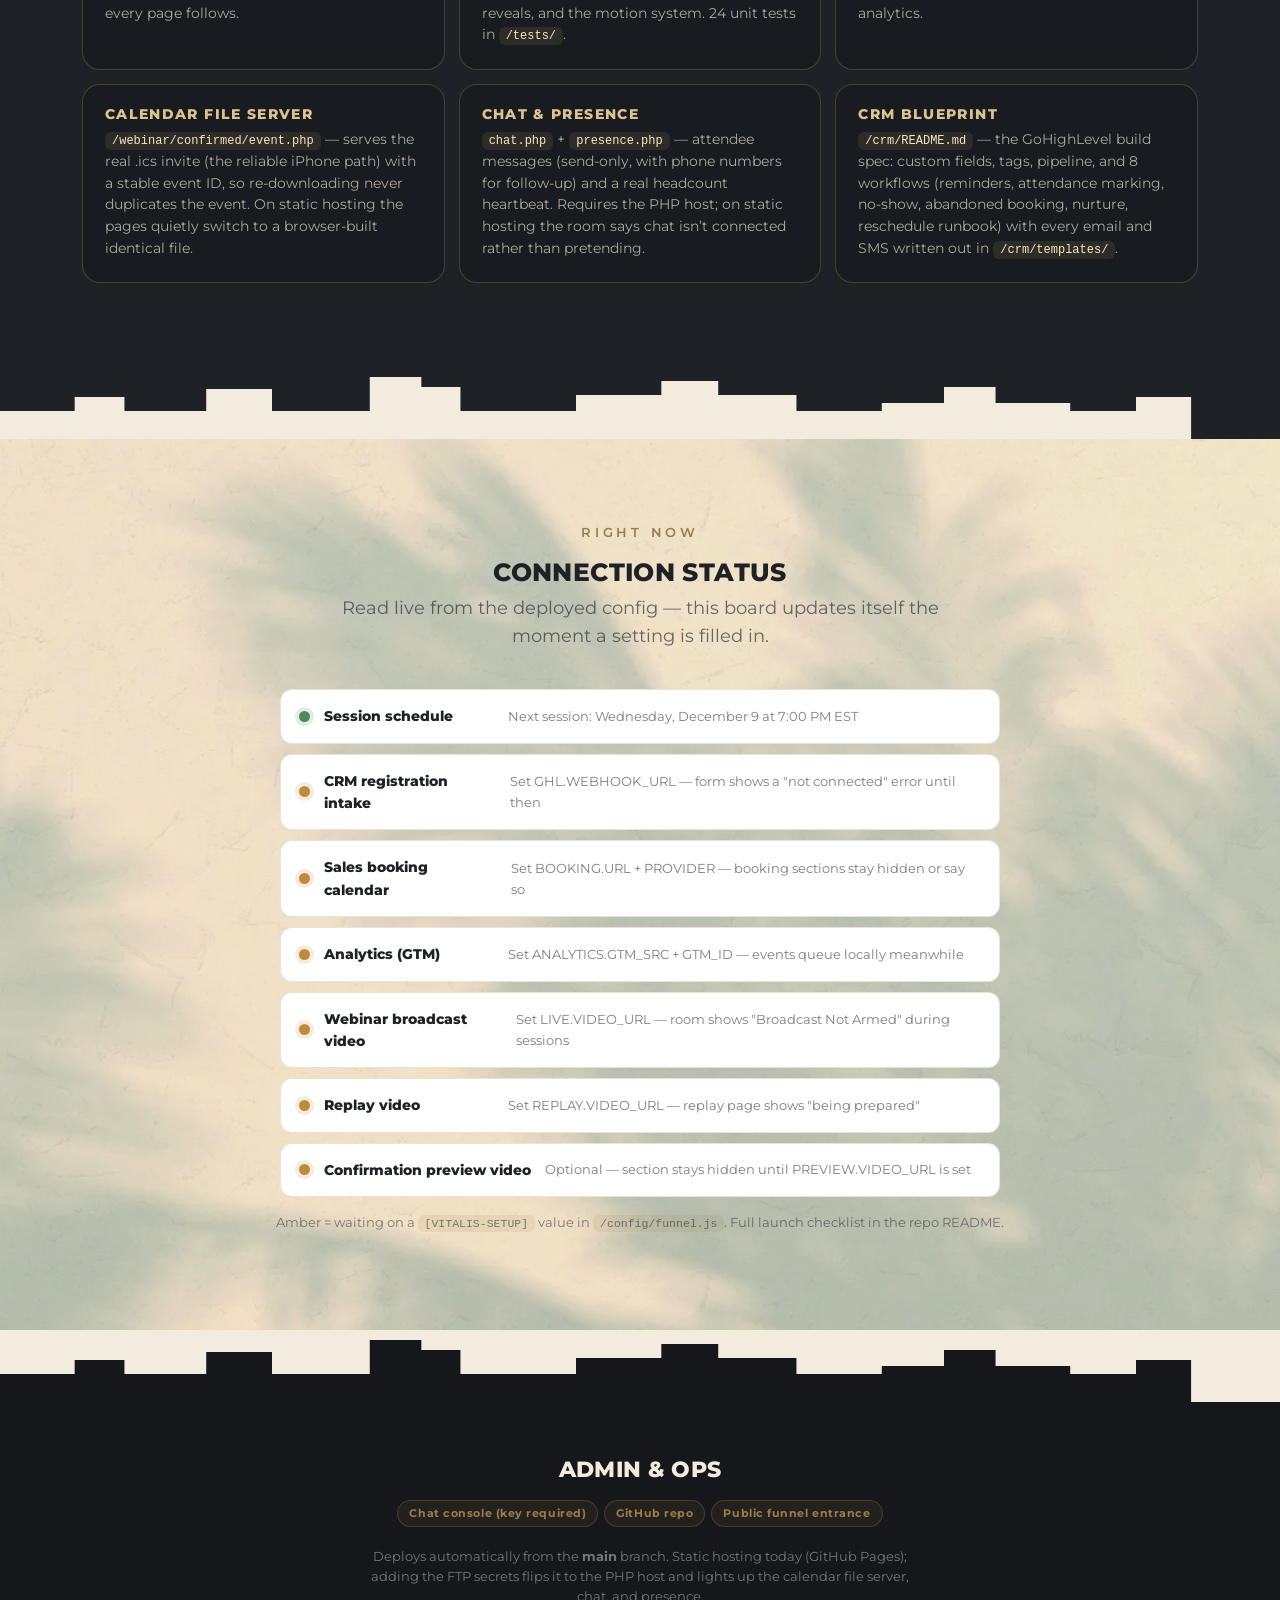
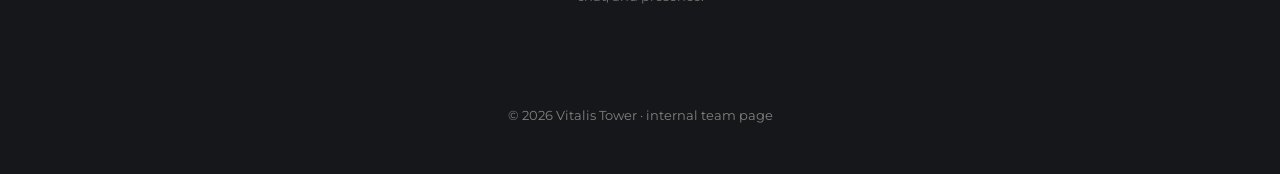
==== commit 3efa356c: "Add /passive-income/: the open webinar page (no registration wall) Styled title + subheading, the we" ====
--- a/directory/index.html
+++ b/directory/index.html
@@ -185,7 +185,7 @@
                 <span class="dir-state">already-registered recovery</span>
                 <span class="dir-state">honest failure + retry</span>
               </div>
-              <p style="font-size:12.5px;color:rgba(35,38,42,.55);margin:2px 0 0">Also available as an <a href="/webinar/pro/" style="color:var(--v-gold-deep)">on-demand passive-income variant</a> at <code style="font-family:ui-monospace,Menlo,monospace;font-size:11.5px">/webinar/pro/</code> &mdash; no session date: a silent preview plays behind a lock, registration happens in a pop-up, and registrants land on <code style="font-family:ui-monospace,Menlo,monospace;font-size:11.5px">/webinar/pro/watch/</code> (confetti, the webinar playing, share / Dropbox / save-our-number). Tagged <code style="font-family:ui-monospace,Menlo,monospace;font-size:11.5px">funnel_variant: professional</code> + <code style="font-family:ui-monospace,Menlo,monospace;font-size:11.5px">webinar_format: on-demand</code>.</p>
+              <p style="font-size:12.5px;color:rgba(35,38,42,.55);margin:2px 0 0">Also available as an <a href="/webinar/pro/" style="color:var(--v-gold-deep)">on-demand passive-income variant</a> at <code style="font-family:ui-monospace,Menlo,monospace;font-size:11.5px">/webinar/pro/</code> &mdash; no session date: a silent preview plays behind a lock, registration happens in a pop-up, and registrants land on <code style="font-family:ui-monospace,Menlo,monospace;font-size:11.5px">/webinar/pro/watch/</code> (confetti, the webinar playing, share / Dropbox / save-our-number). Tagged <code style="font-family:ui-monospace,Menlo,monospace;font-size:11.5px">funnel_variant: professional</code> + <code style="font-family:ui-monospace,Menlo,monospace;font-size:11.5px">webinar_format: on-demand</code>. An open, no-registration version lives at <a href="/passive-income/" style="color:var(--v-gold-deep)">/passive-income/</a> with a &ldquo;Have our team reach out&rdquo; request form.</p>
               <a class="dir-open" href="/webinar/">Open page →</a>
             </div>
           </article>
